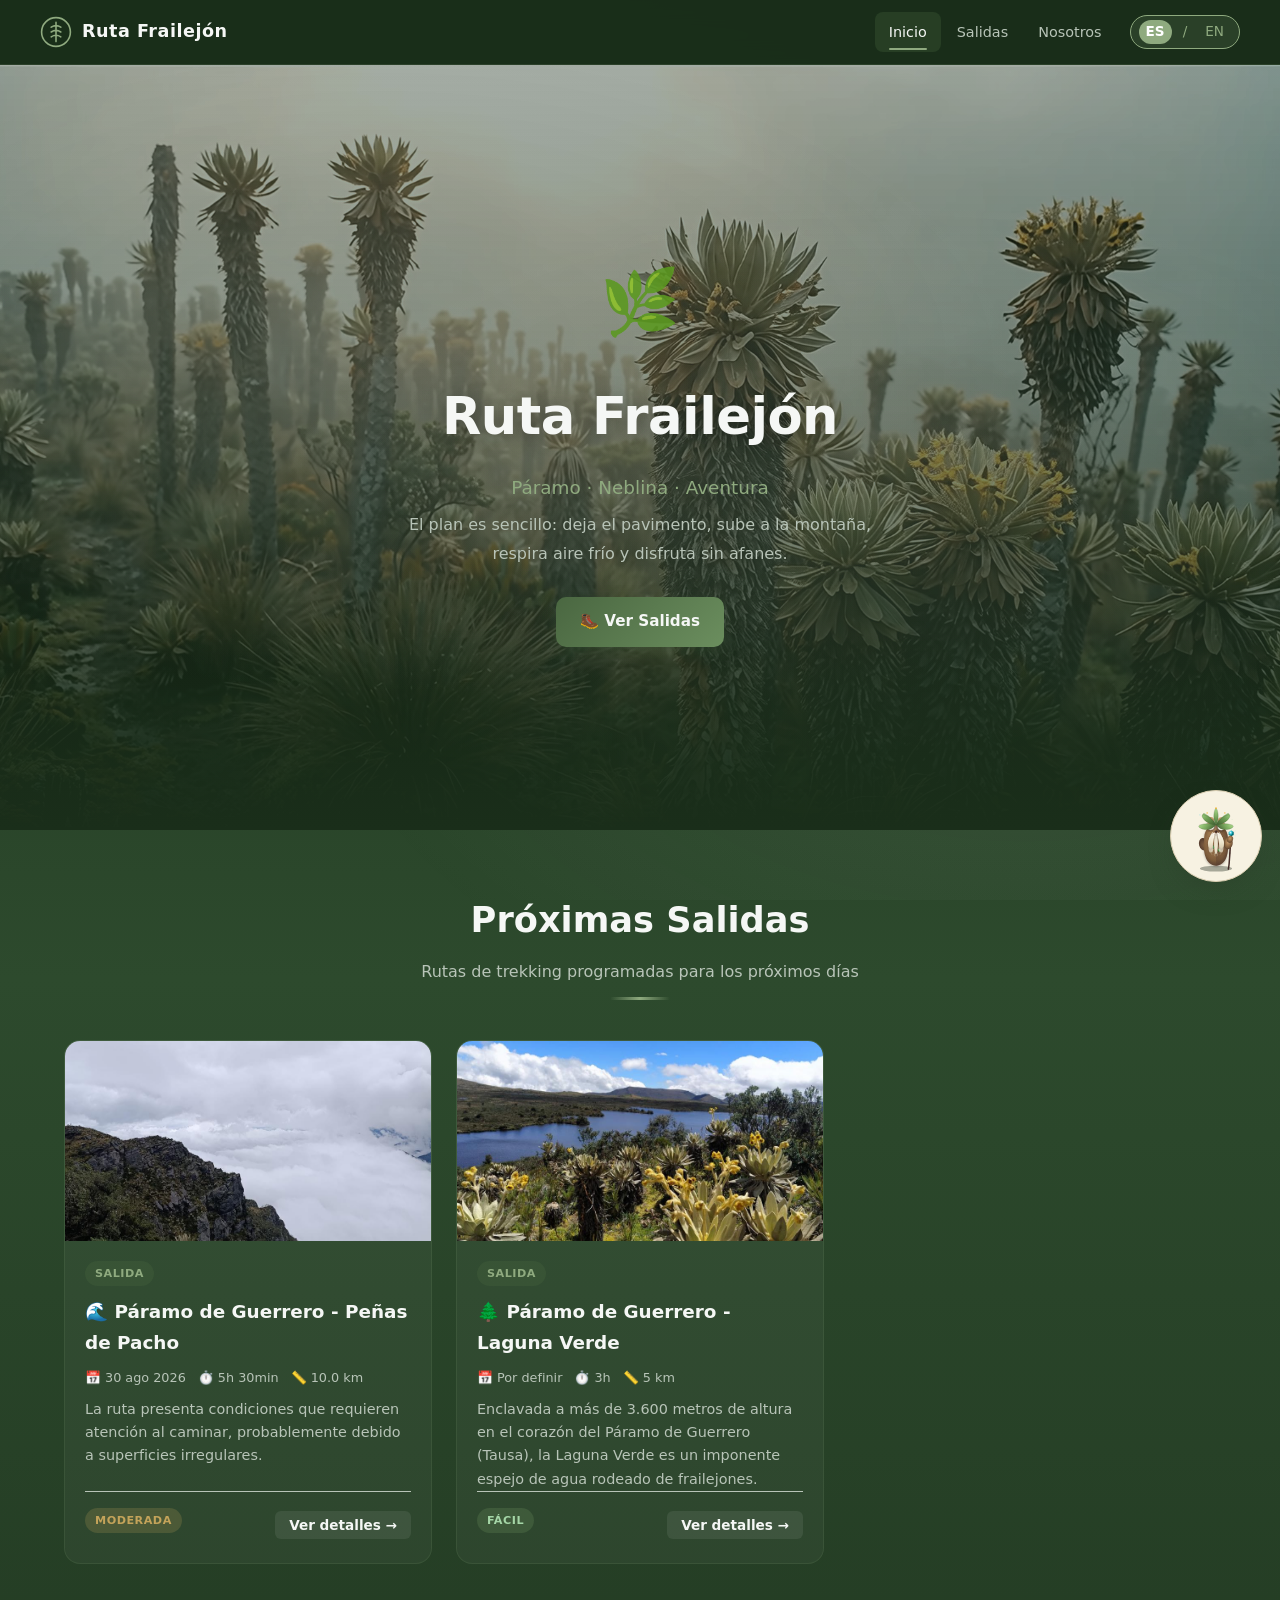
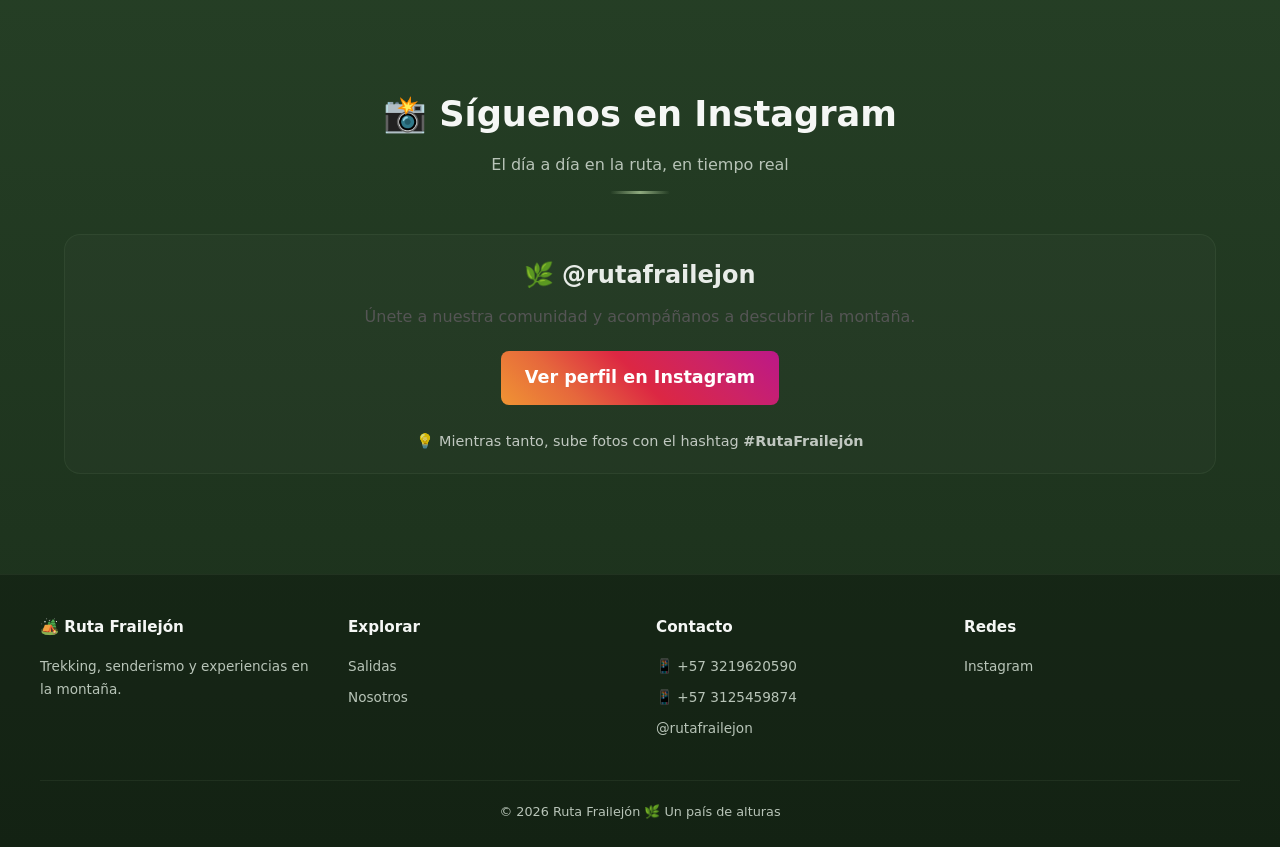
==== index.html @ e17fbedc "Update Frailejón Anciano" ====
<!DOCTYPE html>
<html lang="es">
<head>
  <meta charset="UTF-8">
  <meta name="viewport" content="width=device-width, initial-scale=1.0">
  <title data-i18n="title">Ruta Frailejón — Páramo, Neblina y Aventura</title>
  <meta name="description" data-i18n="meta_desc" content="salidas de trekking, actividades al aire libre y experiencias en la naturaleza">
  <link rel="stylesheet" href="/assets/css/style.css">
  <link rel="icon" type="image/svg+xml" href="/assets/icons/frailejon-icon.svg">
  <script src="https://identity.netlify.com/v1/netlify-identity-widget.js"></script>
  <style>
    /* ==========================================
       TOGGLE DE IDIOMA
       ========================================== */
    .lang-toggle {
      display: flex;
      align-items: center;
      gap: 4px;
      background: rgba(143, 170, 127, 0.15);
      border: 1px solid #8faa7f;
      border-radius: 20px;
      padding: 4px 8px;
      cursor: pointer;
      font-family: inherit;
      font-size: 0.85rem;
      color: #8faa7f;
      transition: all 0.3s ease;
      margin-left: 12px;
      flex-shrink: 0;
    }
    .lang-toggle:hover {
      background: rgba(143, 170, 127, 0.3);
    }
    .lang-toggle span {
      padding: 2px 7px;
      border-radius: 12px;
      transition: all 0.3s ease;
      line-height: 1.4;
    }
    .lang-toggle .active-lang {
      background: #8faa7f;
      color: #fff;
      font-weight: 600;
    }

    /* ==========================================
       NAVEGACIÓN
       ========================================== */
    .nav-links {
      display: flex;
      align-items: center;
      list-style: none;
      margin: 0;
      padding: 0;
      gap: 2px;
    }
    .nav-links li {
      display: flex;
      align-items: center;
    }
    .nav-links li a {
      padding: 8px 14px;
      border-radius: 8px;
      transition: background 0.2s ease;
      white-space: nowrap;
    }

    /* ==========================================
       MENÚ MÓVIL
       ========================================== */
    @media (max-width: 768px) {
      .nav-container {
        position: relative;
      }
      .nav-links {
        position: absolute;
        top: 100%;
        left: 0;
        right: 0;
        background: rgba(18, 28, 18, 0.98);
        backdrop-filter: blur(12px);
        flex-direction: column;
        align-items: stretch;
        padding: 12px 20px 20px;
        gap: 2px;
        border-top: 1px solid rgba(143, 170, 127, 0.15);
        transform: translateY(-10px);
        opacity: 0;
        pointer-events: none;
        transition: all 0.3s ease;
        z-index: 999;
        display: flex !important;
      }
      .nav-links.activo,
      .nav-links.open,
      .nav-links.show {
        transform: translateY(0);
        opacity: 1;
        pointer-events: auto;
      }
      .nav-links li {
        width: 100%;
        justify-content: center;
      }
      .nav-links li a {
        display: block;
        width: 100%;
        padding: 14px 16px;
        text-align: center;
        font-size: 1.1rem;
      }
      .nav-links li a.active {
        background: rgba(143, 170, 127, 0.15);
      }
      .lang-toggle-li {
        justify-content: center;
        margin-top: 8px;
        padding-top: 8px;
        border-top: 1px solid rgba(143, 170, 127, 0.1);
      }
      .lang-toggle {
        margin-left: 0;
        font-size: 1rem;
        padding: 6px 12px;
        gap: 6px;
      }
      .lang-toggle span {
        padding: 4px 10px;
        border-radius: 14px;
      }
    }
  </style>
  <base target="_blank">
<base target="_blank">
</head>
<body>
  <!-- Navegación -->
  <nav class="navbar">
    <div class="nav-container">
      <a href="/" class="nav-logo" target="_self">
        <svg viewBox="0 0 40 40" fill="none" xmlns="http://www.w3.org/2000/svg">
          <circle cx="20" cy="20" r="18" stroke="#8faa7f" stroke-width="2" fill="none"/>
          <path d="M20 8 L20 32 M14 14 Q20 10 26 14 M14 20 Q20 16 26 20 M14 26 Q20 22 26 26" stroke="#8faa7f" stroke-width="2" stroke-linecap="round"/>
        </svg>
        Ruta Frailejón
      </a>
      <ul class="nav-links" id="navLinks">
        <li><a href="/" class="active" data-i18n="nav_inicio" target="_self">Inicio</a></li>
        <li><a href="#salidas" data-i18n="nav_salidas" target="_self">Salidas</a></li>
        <li><a href="/nosotros.html" data-i18n="nav_nosotros" target="_self">Nosotros</a></li>
        <li class="lang-toggle-li">
          <button class="lang-toggle" id="langToggle" onclick="toggleLanguage()" aria-label="Cambiar idioma">
            <span id="langEs" class="active-lang">ES</span>
            <span>/</span>
            <span id="langEn">EN</span>
          </button>
        </li>
      </ul>
      <button class="nav-mobile-btn" onclick="toggleMenu()" aria-label="Abrir menú">☰</button>
    </div>
  </nav>

  <!-- Hero -->
  <header class="hero hero-video">
    <div class="hero-video-container">
      <video autoplay muted loop playsinline preload="auto" poster="/assets/images/portada_rt.png">
        <source src="/assets/videos/portada_rf.webm" type="video/webm">
      </video>
      <div class="hero-video-overlay"></div>
    </div>
    <div class="hero-content">
      <div class="hero-icon">🌿</div>
      <h1>Ruta Frailejón</h1>
      <p class="hero-subtitle" data-i18n="hero_subtitle">Páramo · Neblina · Aventura</p>
      <p class="hero-desc" data-i18n="hero_desc">
        El plan es sencillo: deja el pavimento, sube a la montaña, respira aire frío y disfruta sin afanes.
      </p>
      <div class="hero-btns">
        <a href="#salidas" class="btn btn-primary" data-i18n="btn_ver_salidas" target="_self">🥾 Ver Salidas</a>
      </div>
    </div>
  </header>

  <!-- Próximas Salidas Destacadas -->
  <section class="section" id="salidas">
    <div class="section-header">
      <h2 data-i18n="titulo_salidas">Próximas Salidas</h2>
      <p data-i18n="desc_salidas">Rutas de trekking programadas para los próximos días</p>
      <div class="section-divider"></div>
    </div>
    <div class="cards-grid" id="salidasContainer">

      <!-- Card 1: Peñas de Pacho -->
      <div class="card">
        <img src="/assets/images/peñas_pacho.jpg" alt="Peñas de Pacho" class="card-image">
        <div class="card-body">
          <span class="card-tag tag-salida" data-i18n="tag_salida">Salida</span>
          <h3>🌊 <span data-i18n="ruta_pacho">Páramo de Guerrero - Peñas de Pacho</span></h3>
          <div class="card-meta">
            <span>📅 <span data-i18n="fecha_pacho">30 Ago 2026</span></span>
            <span>⏱️ 5h 30min</span>
            <span>📏 10.0 km</span>
          </div>
          <p data-i18n="desc_pacho">La ruta presenta condiciones que requieren atención al caminar, probablemente debido a superficies irregulares.</p>
          <div class="card-footer">
            <span class="card-tag tag-moderada" data-i18n="tag_moderada">Moderada</span>
            <button class="btn btn-small btn-secondary" onclick="openModal('Peñas de Pacho', '573219620590')" data-i18n="btn_detalles">Ver detalles →</button>
          </div>
        </div>
      </div>

      <!-- Card 2: Laguna Verde -->
      <div class="card">
        <img src="/assets/images/laguna_verde.jpeg" alt="Laguna Verde" class="card-image">
        <div class="card-body">
          <span class="card-tag tag-salida" data-i18n="tag_salida">Salida</span>
          <h3>🌲 <span data-i18n="ruta_verde">Páramo de Guerrero - Laguna Verde</span></h3>
          <div class="card-meta">
            <span>📅 <span data-i18n="fecha_verde">Por definir</span></span>
            <span>⏱️ 3h</span>
            <span>📏 5 km</span>
          </div>
          <p data-i18n="desc_verde">Enclavada a más de 3.600 metros de altura en el corazón del Páramo de Guerrero (Tausa), la Laguna Verde es un imponente espejo de agua rodeado de frailejones.</p>
          <div class="card-footer">
            <span class="card-tag tag-facil" data-i18n="tag_facil">Fácil</span>
            <button class="btn btn-small btn-secondary" onclick="openModal('Laguna Verde', '573219620590')" data-i18n="btn_detalles">Ver detalles →</button>
          </div>
        </div>
      </div>

    </div>
  </section>

  <!-- Instagram Feed -->
  <section class="section">
      <div class="section-header">
        <h2 data-i18n="titulo_instagram">📸 Síguenos en Instagram</h2>
        <p data-i18n="desc_instagram">El día a día en la ruta, en tiempo real</p>
        <div class="section-divider"></div>
      </div>
      
      <div class="instagram-section" style="text-align: center; padding: 20px;">
        <div class="instagram-cta">
          <p style="font-size: 1.5rem; margin-bottom: 8px;">🌿 <strong>@rutafrailejon</strong></p>
          <p style="margin-bottom: 20px; color: #555;" data-i18n="invitacion_instagram">
            Únete a nuestra comunidad y acompáñanos a descubrir la montaña.
          </p>
          
          <a href="https://www.instagram.com/rutafrailejon/" target="_blank" rel="noopener noreferrer" style="display: inline-block; padding: 12px 24px; background: linear-gradient(45deg, #f09433 0%, #e6683c 25%, #dc2743 50%, #cc2366 75%, #bc1888 100%); color: white; text-decoration: none; border-radius: 8px; font-weight: bold; font-size: 1.1rem; transition: transform 0.2s;">
            Ver perfil en Instagram
          </a>
  
          <p style="margin-top: 24px; font-size: 0.9rem; opacity: 0.8;" data-i18n="hint_instagram">
            💡 Mientras tanto, sube tus fotos en la ruta con el hashtag <b>#RutaFrailejón</b>
          </p>
        </div>
      </div>
    </section>

  <!-- Footer -->
  <footer class="footer">
    <div class="footer-content">
      <div class="footer-col">
        <h4>🏕️ Ruta Frailejón</h4>
        <p data-i18n="footer_desc">Trekking, senderismo y experiencias en la montaña.</p>
      </div>
      <div class="footer-col">
        <h4 data-i18n="footer_explorar">Explorar</h4>
        <a href="#salidas" data-i18n="nav_salidas" target="_self">Salidas</a>
        <a href="/nosotros.html" data-i18n="nav_nosotros" target="_self">Nosotros</a>
      </div>
      <div class="footer-col">
        <h4 data-i18n="footer_contacto">Contacto</h4>
        <p>📱 +57 3219620590</p>
        <p>📱 +57 3125459874</p>
        <p> @rutafrailejon </p>
      </div>
      <div class="footer-col">
        <h4 data-i18n="footer_redes">Redes</h4>
        <a href="https://www.instagram.com/RutaFrailejon" target="_blank">Instagram</a>
      </div>
    </div>
    <div class="footer-bottom">
      <p data-i18n="footer_copy">© 2026 Ruta Frailejón 🌿 Un país de alturas</p>
    </div>
  </footer>

  <!-- Modal de Detalles -->
  <div id="detalleModal" class="modal-overlay">
    <div class="modal-box">
      <button class="modal-close" onclick="closeModal()">✕</button>
      <div class="modal-icon">🥾</div>
      <h3 id="modalTitulo" class="modal-titulo"></h3>
      <p class="modal-subtitulo" data-i18n="modal_subtitulo">¿Cómo quieres conocer más de esta salida?</p>

      <div class="modal-botones">
        <a id="modalInstagram" href="#" target="_blank" class="btn-modal btn-instagram" data-i18n="btn_instagram">
          📸 Ver en Instagram
        </a>
        <a id="modalWhatsapp" href="#" target="_blank" class="btn-modal btn-whatsapp" data-i18n="btn_whatsapp">
          💬 Escribir por WhatsApp
        </a>
      </div>

      <p class="modal-nota" data-i18n="modal_nota">Se abrirá en una nueva pestaña</p>
    </div>
  </div>

  <script src="/assets/js/main.js"></script>
  <script>
    // ==========================================
    // SISTEMA DE TRADUCCIÓN BILINGÜE
    // ==========================================
    const translations = {
      es: {
        title: "Ruta Frailejón — Páramo, Neblina y Aventura",
        meta_desc: "salidas de trekking, actividades al aire libre y experiencias en la naturaleza",
        nav_inicio: "Inicio",
        nav_salidas: "Salidas",
        nav_nosotros: "Nosotros",
        hero_subtitle: "Páramo · Neblina · Aventura",
        hero_desc: "El plan es sencillo: deja el pavimento, sube a la montaña, respira aire frío y disfruta sin afanes.",
        btn_ver_salidas: "🥾 Ver Salidas",
        titulo_salidas: "Próximas Salidas",
        desc_salidas: "Rutas de trekking programadas para los próximos días",
        tag_salida: "Salida",
        
        // --- Traducciones actualizadas para las salidas ---
        ruta_pacho: "Páramo de Guerrero - Peñas de Pacho",
        fecha_pacho: "30 ago 2026",
        desc_pacho: "La ruta presenta condiciones que requieren atención al caminar, probablemente debido a superficies irregulares.",
        
        ruta_verde: "Páramo de Guerrero - Laguna Verde",
        fecha_verde: "Por definir",
        desc_verde: "Enclavada a más de 3.600 metros de altura en el corazón del Páramo de Guerrero (Tausa), la Laguna Verde es un imponente espejo de agua rodeado de frailejones.",
        // ------------------------------------------------
        
        tag_moderada: "Moderada",
        tag_facil: "Fácil",
        btn_detalles: "Ver detalles →",
        titulo_instagram: "📸 Síguenos en Instagram",
        desc_instagram: "El día a día en la ruta, en tiempo real",
        invitacion_instagram: "Únete a nuestra comunidad y acompáñanos a descubrir la montaña.",
        hint_instagram: '💡 Mientras tanto, sube fotos con el hashtag <b>#RutaFrailejón</b>',
        footer_desc: "Trekking, senderismo y experiencias en la montaña.",
        footer_explorar: "Explorar",
        footer_contacto: "Contacto",
        footer_redes: "Redes",
        footer_copy: "© 2026 Ruta Frailejón 🌿 Un país de alturas",
        modal_subtitulo: "¿Cómo quieres conocer más de esta salida?",
        btn_instagram: "📸 Ver en Instagram",
        btn_whatsapp: "💬 Escribir por WhatsApp",
        modal_nota: "Se abrirá en una nueva pestaña",
        
        // --- Mensajes para el botón de WhatsApp ---
        msg_pacho: "Hola Ruta Frailejón, quiero más info sobre la salida a Peñas de Pacho 🌊",
        msg_verde: "Hola Ruta Frailejón, quiero más info sobre la salida a Laguna Verde 🌲"
      },
      en: {
        title: "Ruta Frailejón — Páramo, Mist & Adventure",
        meta_desc: "trekking outings, outdoor activities and nature experiences",
        nav_inicio: "Home",
        nav_salidas: "Outings",
        nav_nosotros: "About Us",
        hero_subtitle: "Páramo · Mist · Adventure",
        hero_desc: "The plan is simple: leave the pavement, climb the mountain, breathe cold air and enjoy without rush.",
        btn_ver_salidas: "🥾 See Outings",
        titulo_salidas: "Upcoming Outings",
        desc_salidas: "Scheduled trekking routes for the coming days",
        tag_salida: "Outing",
        
        // --- Traducciones actualizadas para las salidas ---
        ruta_pacho: "Páramo de Guerrero - Peñas de Pacho",
        fecha_pacho: "30 Aug 2026",
        desc_pacho: "The route presents conditions that require attention while walking, likely due to uneven surfaces.",
        
        ruta_verde: "Páramo de Guerrero - Laguna Verde",
        fecha_verde: "To be defined",
        desc_verde: "Nestled at over 3,600 meters in the heart of the Guerrero Moor (Tausa), the Green Lagoon is a stunning water mirror surrounded by frailejones.",
        // ------------------------------------------------
        
        tag_moderada: "Moderate",
        tag_facil: "Easy",
        btn_detalles: "See details →",
        titulo_instagram: "📸 Follow us on Instagram",
        desc_instagram: "Day-to-day on the trail, in real time",
        invitacion_instagram: "Join our community and discover the mountain with us.",
        hint_instagram: '💡 In the meantime, upload photos with the hashtag <b>#RutaFrailejón</b>',
        footer_desc: "Trekking, hiking and mountain experiences.",
        footer_explorar: "Explore",
        footer_contacto: "Contact",
        footer_redes: "Social",
        footer_copy: "© 2026 Ruta Frailejón 🌿 A country of heights",
        modal_subtitulo: "How would you like to learn more about this outing?",
        btn_instagram: "📸 View on Instagram",
        btn_whatsapp: "💬 Message on WhatsApp",
        modal_nota: "Will open in a new tab",
        
        // --- Mensajes para el botón de WhatsApp ---
        msg_pacho: "Hello Ruta Frailejón, I want more info about the Peñas de Pacho outing 🌊",
        msg_verde: "Hello Ruta Frailejón, I want more info about the Green Lagoon outing 🌲"
      }
    };

    let currentLang = localStorage.getItem('rf_lang') || 'es';

    function setLanguage(lang) {
      currentLang = lang;
      localStorage.setItem('rf_lang', lang);
      document.documentElement.lang = lang;

      // Actualizar todos los elementos con data-i18n
      document.querySelectorAll('[data-i18n]').forEach(el => {
        const key = el.getAttribute('data-i18n');
        if (translations[lang][key]) {
          if (key === 'title') {
            el.textContent = translations[lang][key];
          } else if (key === 'meta_desc') {
            el.setAttribute('content', translations[lang][key]);
          } else if (key === 'embed_instagram' || key === 'hint_instagram') {
            el.innerHTML = translations[lang][key];
          } else {
            el.textContent = translations[lang][key];
          }
        }
      });

      // Actualizar indicadores visuales del toggle
      const esSpan = document.getElementById('langEs');
      const enSpan = document.getElementById('langEn');
      if (lang === 'es') {
        esSpan.classList.add('active-lang');
        enSpan.classList.remove('active-lang');
      } else {
        enSpan.classList.add('active-lang');
        esSpan.classList.remove('active-lang');
      }
    }

    function toggleLanguage() {
      const newLang = currentLang === 'es' ? 'en' : 'es';
      setLanguage(newLang);
    }

    // Inicializar idioma al cargar
    document.addEventListener('DOMContentLoaded', () => {
      setLanguage(currentLang);
    });

    // ==========================================
    // MODAL (actualizado para las nuevas rutas)
    // ==========================================
    function openModal(ruta, telefono) {
      const t = translations[currentLang];
      
      const mensajes = {
        'Peñas de Pacho': t.msg_pacho,
        'Laguna Verde': t.msg_verde
      };

      // Mostrar nombre traducido en el modal
      const nombresTraducidos = {
        'Peñas de Pacho': t.ruta_pacho,
        'Laguna Verde': t.ruta_verde
      };

      document.getElementById('modalTitulo').textContent = nombresTraducidos[ruta] || ruta;
      document.getElementById('modalInstagram').href = 'https://www.instagram.com/RutaFrailejon';
      document.getElementById('modalWhatsapp').href = 'https://wa.me/' + telefono + '?text=' + encodeURIComponent(mensajes[ruta]);
      document.getElementById('detalleModal').classList.add('activo');
      document.body.style.overflow = 'hidden';
    }

    function closeModal() {
      document.getElementById('detalleModal').classList.remove('activo');
      document.body.style.overflow = '';
    }

    document.getElementById('detalleModal').addEventListener('click', function(e) {
      if (e.target === this) closeModal();
    });

    document.addEventListener('keydown', function(e) {
      if (e.key === 'Escape') closeModal();
    });
  </script>

  <!-- Redefinir toggleMenu() para que funcione con nuestro menú -->
  <script>
    (function() {
      // Guardar referencia al menú
      var navLinks = document.getElementById('navLinks');

      // Redefinir toggleMenu global para que use nuestra clase .activo
      window.toggleMenu = function() {
        if (navLinks) {
          navLinks.classList.toggle('activo');
        }
      };

      // Cerrar menú al hacer click en un link (móvil)
      document.addEventListener('DOMContentLoaded', function() {
        document.querySelectorAll('.nav-links a').forEach(function(link) {
          link.addEventListener('click', function() {
            if (window.innerWidth <= 768 && navLinks) {
              navLinks.classList.remove('activo');
            }
          });
        });

        // Forzar links internos a abrir en misma pestaña
        document.querySelectorAll('a').forEach(function(link) {
          var href = link.getAttribute('href') || '';
          if (!href.startsWith('http') && link.getAttribute('target') !== '_blank') {
            link.setAttribute('target', '_self');
          }
        });
      });
    })();
  </script>

<!-- ================================================================
     WIDGET: FRAILEJÓN ANCIANO · chat flotante con selector de temas
     Integrado con API Guardián del Páramo (FastAPI + streaming NDJSON)
     ================================================================ -->
<!-- ================================================================
     WIDGET: FRAILEJÓN ANCIANO v4 · El Mago del Páramo con Barba Larga
     ================================================================ -->
<script>
(function () {
  'use strict';
  if (window.__frailejonWidget) return;
  window.__frailejonWidget = true;

  const CONFIG = {
    endpoint: 'https://ragguardian.onrender.com/chat',
    topicsEndpoint: 'https://ragguardian.onrender.com/temas',
    topics: [{ id: 'general', label: 'Charla libre' }],
    useMock: false,
    title: 'Don Frailejón',
    greeting: '¡Eh, bienvenido, caminante! Soy Don Frailejón: viejo de la ladera y contador de cosas. ' +
              'Elige un tema en la fila de abajo y pregúntame con confianza, que por estos lados ' +
              'el saber se regala y la niebla no cobra entrada.'
  };

  async function callRAG(payload) {
    if (CONFIG.useMock || !CONFIG.endpoint) return mockRAG(payload);
    const ctrl = new AbortController();
    const to = setTimeout(() => ctrl.abort(), 30000);
    try {
      const r = await fetch(CONFIG.endpoint, {
        method: 'POST',
        headers: { 'Content-Type': 'application/json' },
        body: JSON.stringify({
          pregunta: payload.question,
          tema: payload.topic,
          historial: payload.history
        }),
        signal: ctrl.signal
      });
      if (!r.ok) throw new Error('HTTP ' + r.status);
      const reader = r.body.getReader();
      const decoder = new TextDecoder();
      let buffer = '', fullAnswer = '', sources = null;
      while (true) {
        const { done, value } = await reader.read();
        if (done) break;
        buffer += decoder.decode(value, { stream: true });
        const lines = buffer.split('\n');
        buffer = lines.pop();
        for (const line of lines) {
          if (!line.trim()) continue;
          try {
            const obj = JSON.parse(line);
            if (obj.t !== undefined) fullAnswer += obj.t;
            if (obj.sources) sources = obj.sources;
          } catch (e) {}
        }
      }
      if (buffer.trim()) {
        try {
          const obj = JSON.parse(buffer);
          if (obj.t !== undefined) fullAnswer += obj.t;
          if (obj.sources) sources = obj.sources;
        } catch (e) {}
      }
      return { answer: fullAnswer, sources };
    } catch (err) { throw err; }
    finally { clearTimeout(to); }
  }

  const MOCK_ANSWERS = {
    agua: [{ answer: 'Mire, vea: el páramo es una esponja...', sources: [] }],
    general: [{ answer: 'Por aquí el saber se regala, caminante...', sources: [] }]
  };
  async function mockRAG({ topic }) {
    await new Promise(r => setTimeout(r, 750 + Math.random() * 650));
    const set = MOCK_ANSWERS[topic] || MOCK_ANSWERS.general;
    return { ...set[Math.floor(Math.random() * set.length)] };
  }

  const clamp = (v, a, b) => Math.min(b, Math.max(a, v));
  const pick = a => a[Math.floor(Math.random() * a.length)];
  const esc = s => String(s).replace(/[&<>"']/g, m => ({ '&':'&amp;','<':'&lt;','>':'&gt;','"':'&quot;',"'":'&#39;' }[m]));
  const RM = matchMedia('(prefers-reduced-motion: reduce)').matches;

  if (!document.getElementById('fj-fonts')) {
    const l = document.createElement('link');
    l.id = 'fj-fonts'; l.rel = 'stylesheet';
    l.href = 'https://fonts.googleapis.com/css2?family=Fraunces:opsz,wght@9..144,600;9..144,700&family=Karla:wght@400;500;600;700&display=swap';
    document.head.appendChild(l);
  }

  const ICON_CLOSE = '<svg viewBox="0 0 24 24" fill="none" stroke="currentColor" stroke-width="2" stroke-linecap="round"><path d="M6 6l12 12M18 6L6 18"/></svg>';
  const ICON_SEND  = '<svg viewBox="0 0 24 24" fill="currentColor"><path d="M3.6 20.4 21 12 3.6 3.6 3.6 10l12 2-12 2z"/></svg>';
  const ICON_DOC   = '<svg viewBox="0 0 24 24" fill="none" stroke="currentColor" stroke-width="2" stroke-linejoin="round"><path d="M7 3h7l4 4v14H7z"/><path d="M14 3v4h4"/></svg>';

  const MOUTH = {
    smile: 'M94 142 Q100 147 106 142 Q100 144 94 142 Z',
    open : 'M93 141 Q100 150 107 141 Q100 143 93 141 Z',
    mid  : 'M94 142 Q100 145 106 142 Q100 143 94 142 Z'
  };

  function charSVG(uid) {
    return `<svg class="fj" viewBox="0 0 200 280" aria-hidden="true" style="overflow:visible">
      <defs>
        <radialGradient id="bodyGrad${uid}" cx="45%" cy="40%" r="60%">
          <stop offset="0%" stop-color="#c49a6c"/>
          <stop offset="40%" stop-color="#a07850"/>
          <stop offset="80%" stop-color="#7a5a3a"/>
          <stop offset="100%" stop-color="#5a4030"/>
        </radialGradient>
        <radialGradient id="bodyDark${uid}" cx="55%" cy="60%" r="50%">
          <stop offset="0%" stop-color="#8a6848"/>
          <stop offset="100%" stop-color="#5a4030"/>
        </radialGradient>
        <linearGradient id="leafG1${uid}" x1="0%" y1="100%" x2="0%" y2="0%">
          <stop offset="0%" stop-color="#4a6b3a"/>
          <stop offset="50%" stop-color="#7aa85e"/>
          <stop offset="100%" stop-color="#a8d888"/>
        </linearGradient>
        <linearGradient id="leafG2${uid}" x1="0%" y1="100%" x2="0%" y2="0%">
          <stop offset="0%" stop-color="#3f5d30"/>
          <stop offset="60%" stop-color="#6b9a52"/>
          <stop offset="100%" stop-color="#96c878"/>
        </linearGradient>
        <radialGradient id="gemGrad${uid}" cx="35%" cy="35%" r="55%">
          <stop offset="0%" stop-color="#b2ebf2"/>
          <stop offset="40%" stop-color="#4dd0e1"/>
          <stop offset="80%" stop-color="#00838f"/>
          <stop offset="100%" stop-color="#006064"/>
        </radialGradient>
        <radialGradient id="gemInn${uid}" cx="30%" cy="30%" r="40%">
          <stop offset="0%" stop-color="#e0f7fa"/>
          <stop offset="100%" stop-color="#4dd0e1" stop-opacity="0"/>
        </radialGradient>
        <linearGradient id="mustG${uid}" x1="0%" y1="0%" x2="0%" y2="100%">
          <stop offset="0%" stop-color="#fdfbf5"/>
          <stop offset="60%" stop-color="#f0e8d0"/>
          <stop offset="100%" stop-color="#d8ccb0"/>
        </linearGradient>
        <linearGradient id="beardG${uid}" x1="0%" y1="0%" x2="0%" y2="100%">
          <stop offset="0%" stop-color="#fdfbf5"/>
          <stop offset="30%" stop-color="#f5f0e0"/>
          <stop offset="70%" stop-color="#e8dcc8"/>
          <stop offset="100%" stop-color="#d4c8b0"/>
        </linearGradient>
        <radialGradient id="chestEye${uid}" cx="40%" cy="40%" r="50%">
          <stop offset="0%" stop-color="#a5d6a7"/>
          <stop offset="70%" stop-color="#4caf50"/>
          <stop offset="100%" stop-color="#2e7d32"/>
        </radialGradient>
        <radialGradient id="eyeGrad${uid}" cx="45%" cy="40%" r="50%">
          <stop offset="0%" stop-color="#5a4a3a"/>
          <stop offset="100%" stop-color="#2a1f18"/>
        </radialGradient>
        <filter id="shad${uid}" x="-20%" y="-20%" width="140%" height="140%">
          <feDropShadow dx="0" dy="3" stdDeviation="3" flood-color="#1a0f0a" flood-opacity="0.3"/>
        </filter>
        <filter id="mistF${uid}"><feGaussianBlur stdDeviation="4"/></filter>
        <filter id="glowF${uid}">
          <feGaussianBlur stdDeviation="2" result="blur"/>
          <feMerge><feMergeNode in="blur"/><feMergeNode in="SourceGraphic"/></feMerge>
        </filter>
        <clipPath id="eyeL${uid}"><ellipse cx="82" cy="112" rx="12" ry="14"/></clipPath>
        <clipPath id="eyeR${uid}"><ellipse cx="118" cy="113" rx="12" ry="14"/></clipPath>
      </defs>

      <ellipse cx="100" cy="258" rx="55" ry="10" fill="#0f1a0f" opacity="0.35"/>

      <g class="c-mist" opacity="0">
        <ellipse cx="40" cy="220" rx="25" ry="12" fill="#a8c4a0" filter="url(#mistF${uid})" opacity="0.3"/>
      </g>
      <g class="c-mist" opacity="0">
        <ellipse cx="160" cy="200" rx="20" ry="10" fill="#a8c4a0" filter="url(#mistF${uid})" opacity="0.25"/>
      </g>
      <g class="c-mist" opacity="0">
        <ellipse cx="100" cy="50" rx="30" ry="15" fill="#c8e0c0" filter="url(#mistF${uid})" opacity="0.2"/>
      </g>

      <circle cx="45" cy="80" r="2" fill="#4dd0e1" opacity="0.5">
        <animate attributeName="opacity" values="0.2;0.6;0.2" dur="3s" repeatCount="indefinite"/>
        <animate attributeName="cy" values="80;70;80" dur="3s" repeatCount="indefinite"/>
      </circle>
      <circle cx="155" cy="100" r="1.5" fill="#a5d6a7" opacity="0.4">
        <animate attributeName="opacity" values="0.1;0.5;0.1" dur="4s" repeatCount="indefinite"/>
        <animate attributeName="cy" values="100;90;100" dur="4s" repeatCount="indefinite"/>
      </circle>

      <ellipse cx="58" cy="175" rx="16" ry="22" fill="url(#bodyDark${uid})" transform="rotate(-15 58 175)"/>

      <g>
        <path d="M152 150 Q148 190 145 240 Q144 252 142 260" fill="none" stroke="#3e2723" stroke-width="5" stroke-linecap="round"/>
        <path d="M152 150 Q148 190 145 240" fill="none" stroke="#5d4037" stroke-width="2" stroke-linecap="round" opacity="0.5"/>
        <circle cx="149" cy="175" r="2.5" fill="#2e1c15" opacity="0.6"/>
        <circle cx="147.5" cy="205" r="2" fill="#2e1c15" opacity="0.5"/>
        <g class="c-gem" transform="translate(152,138)">
          <polygon points="0,-10 8.7,-5 8.7,5 0,10 -8.7,5 -8.7,-5" fill="url(#gemGrad${uid})" stroke="#80deea" stroke-width="0.8"/>
          <polygon points="0,-6 5.2,-3 5.2,3 0,6 -5.2,3 -5.2,-3" fill="url(#gemInn${uid})"/>
          <circle cx="-3" cy="-3" r="1.5" fill="#fff" opacity="0.7"/>
          <line x1="0" y1="-14" x2="0" y2="-18" stroke="#4dd0e1" stroke-width="1" opacity="0.6"/>
          <line x1="12" y1="-7" x2="15" y2="-9" stroke="#4dd0e1" stroke-width="1" opacity="0.6"/>
          <line x1="12" y1="7" x2="15" y2="9" stroke="#4dd0e1" stroke-width="1" opacity="0.6"/>
        </g>
      </g>

      <g class="c-root" filter="url(#shad${uid})">
        <path d="M100 108 C124 108 138 126 140 148 C142 170 144 195 136 218 C130 238 116 248 100 248 C84 248 70 238 64 218 C56 195 58 170 60 148 C62 126 76 108 100 108 Z" fill="url(#bodyGrad${uid})"/>
        <path d="M100 108 C124 108 138 126 140 148 C142 170 144 195 136 218 C130 238 116 248 100 248 L100 108 Z" fill="url(#bodyDark${uid})" opacity="0.4"/>
        <ellipse cx="85" cy="140" rx="15" ry="10" fill="#b08a60" opacity="0.15"/>
        <ellipse cx="115" cy="160" rx="12" ry="8" fill="#8a6848" opacity="0.1"/>
        <ellipse cx="90" cy="120" rx="18" ry="10" fill="#d4b898" opacity="0.25" transform="rotate(-15 90 120)"/>
      </g>

      <g class="c-chest" filter="url(#glowF${uid})">
        <ellipse cx="88" cy="185" rx="7" ry="5" fill="url(#chestEye${uid})" stroke="#2e7d32" stroke-width="0.8"/>
        <ellipse cx="88" cy="183.5" rx="2.5" ry="1.8" fill="#a5d6a7" opacity="0.8"/>
        <ellipse cx="112" cy="195" rx="6" ry="4.5" fill="url(#chestEye${uid})" stroke="#2e7d32" stroke-width="0.8"/>
        <ellipse cx="112" cy="193.8" rx="2" ry="1.5" fill="#a5d6a7" opacity="0.8"/>
      </g>

      <ellipse cx="142" cy="172" rx="15" ry="20" fill="url(#bodyGrad${uid})" transform="rotate(10 142 172)"/>
      <ellipse cx="148" cy="158" rx="10" ry="12" fill="url(#bodyGrad${uid})" transform="rotate(25 148 158)"/>

      <!-- ========== BARBA LARGA ========== -->
      <g class="c-beard" filter="url(#shad${uid})">
        <path d="M96 138 C94 155 92 175 95 195 C96 205 98 210 100 210 C102 210 104 205 105 195 C108 175 106 155 104 138 Z" fill="url(#beardG${uid})" opacity="0.95"/>
        <path d="M98 140 C97 160 96 180 98 200" fill="none" stroke="#e8dcc8" stroke-width="1.5" stroke-linecap="round" opacity="0.6"/>
        <path d="M92 136 C84 148 78 168 80 188 C81 198 84 204 87 202 C90 200 91 192 90 182 C88 165 90 148 94 136 Z" fill="url(#beardG${uid})" opacity="0.9"/>
        <path d="M88 145 Q82 165 84 190" fill="none" stroke="#e8dcc8" stroke-width="1.2" stroke-linecap="round" opacity="0.5"/>
        <path d="M108 136 C116 148 122 168 120 188 C119 198 116 204 113 202 C110 200 109 192 110 182 C112 165 110 148 106 136 Z" fill="url(#beardG${uid})" opacity="0.9"/>
        <path d="M112 145 Q118 165 116 190" fill="none" stroke="#e8dcc8" stroke-width="1.2" stroke-linecap="round" opacity="0.5"/>
        <path d="M88 134 C78 146 72 170 75 192 C76 200 79 205 82 203 C85 201 86 194 84 184 C82 168 84 150 90 134 Z" fill="url(#beardG${uid})" opacity="0.85"/>
        <path d="M82 148 Q76 172 78 195" fill="none" stroke="#e8dcc8" stroke-width="1" stroke-linecap="round" opacity="0.4"/>
        <path d="M112 134 C122 146 128 170 125 192 C124 200 121 205 118 203 C115 201 114 194 116 184 C118 168 116 150 110 134 Z" fill="url(#beardG${uid})" opacity="0.85"/>
        <path d="M118 148 Q124 172 122 195" fill="none" stroke="#e8dcc8" stroke-width="1" stroke-linecap="round" opacity="0.4"/>
        <path d="M98 140 C96 158 94 178 97 198 C98 206 100 208 100 208 C100 208 102 206 103 198 C106 178 104 158 102 140 Z" fill="#f0e8d0" opacity="0.7"/>
        <path d="M95 205 Q93 212 96 215" fill="none" stroke="#d4c8b0" stroke-width="1.5" stroke-linecap="round" opacity="0.7"/>
        <path d="M105 205 Q107 212 104 215" fill="none" stroke="#d4c8b0" stroke-width="1.5" stroke-linecap="round" opacity="0.7"/>
        <path d="M85 200 Q82 208 85 210" fill="none" stroke="#d4c8b0" stroke-width="1.2" stroke-linecap="round" opacity="0.6"/>
        <path d="M115 200 Q118 208 115 210" fill="none" stroke="#d4c8b0" stroke-width="1.2" stroke-linecap="round" opacity="0.6"/>
      </g>

      <g filter="url(#shad${uid})">
        <path d="M96 134 C88 138 78 148 74 162 C71 172 73 182 78 188 C82 192 86 188 88 180 C90 170 92 158 94 148 C95 142 97 138 96 134 Z" fill="url(#mustG${uid})"/>
        <path d="M104 134 C112 138 122 148 126 162 C129 172 127 182 122 188 C118 192 114 188 112 180 C110 170 108 158 106 148 C105 142 103 138 104 134 Z" fill="url(#mustG${uid})"/>
        <path d="M90 142 Q82 155 80 170" fill="none" stroke="#e8e0c8" stroke-width="2" stroke-linecap="round" opacity="0.6"/>
        <path d="M86 140 Q76 152 76 168" fill="none" stroke="#f5f0e0" stroke-width="1.5" stroke-linecap="round" opacity="0.5"/>
        <path d="M110 142 Q118 155 120 170" fill="none" stroke="#e8e0c8" stroke-width="2" stroke-linecap="round" opacity="0.6"/>
        <path d="M114 140 Q124 152 124 168" fill="none" stroke="#f5f0e0" stroke-width="1.5" stroke-linecap="round" opacity="0.5"/>
      </g>

      <ellipse cx="100" cy="132" rx="5" ry="4" fill="#3e2723" opacity="0.9"/>
      <ellipse cx="99" cy="131" rx="1.5" ry="1" fill="#6d4c41" opacity="0.5"/>

      <g>
        <ellipse cx="82" cy="112" rx="13" ry="15" fill="#fdfbf1" stroke="#3e2723" stroke-width="1.2" filter="url(#shad${uid})"/>
        <g clip-path="url(#eyeL${uid})">
          <ellipse cx="82" cy="112" rx="7" ry="8" fill="url(#eyeGrad${uid})"/>
          <circle cx="79" cy="109" r="2.5" fill="#fff" opacity="0.9"/>
          <circle cx="84" cy="114" r="1.2" fill="#fff" opacity="0.6"/>
          <rect x="68" y="95" width="28" height="14" fill="#c49a6c" opacity="0.85"/>
          <path d="M68 109 Q82 104 96 109" fill="none" stroke="#a07850" stroke-width="1.5"/>
        </g>
        <g class="c-lid" clip-path="url(#eyeL${uid})">
          <rect x="68" y="95" width="28" height="28" fill="#c49a6c"/>
          <path d="M68 109 Q82 104 96 109" fill="none" stroke="#8a6848" stroke-width="1"/>
        </g>
        <ellipse cx="82" cy="128" rx="8" ry="3" fill="#5a4030" opacity="0.2"/>
      </g>

      <g>
        <ellipse cx="118" cy="113" rx="13" ry="15" fill="#fdfbf1" stroke="#3e2723" stroke-width="1.2" filter="url(#shad${uid})"/>
        <g clip-path="url(#eyeR${uid})">
          <ellipse cx="118" cy="113" rx="7" ry="8" fill="url(#eyeGrad${uid})"/>
          <circle cx="115" cy="110" r="2.5" fill="#fff" opacity="0.9"/>
          <circle cx="120" cy="115" r="1.2" fill="#fff" opacity="0.6"/>
          <rect x="104" y="96" width="28" height="15" fill="#c49a6c" opacity="0.9"/>
          <path d="M104 111 Q118 105 132 111" fill="none" stroke="#a07850" stroke-width="1.5"/>
        </g>
        <g class="c-lid" clip-path="url(#eyeR${uid})">
          <rect x="104" y="96" width="28" height="28" fill="#c49a6c"/>
          <path d="M104 111 Q118 105 132 111" fill="none" stroke="#8a6848" stroke-width="1"/>
        </g>
        <ellipse cx="118" cy="129" rx="8" ry="3" fill="#5a4030" opacity="0.2"/>
      </g>

      <path d="M70 100 Q82 94 92 100" fill="none" stroke="#f5f0e0" stroke-width="4" stroke-linecap="round" opacity="0.9"/>
      <path d="M72 98 Q82 93 90 98" fill="none" stroke="#e8e0c8" stroke-width="2" stroke-linecap="round" opacity="0.7"/>
      <path d="M108 101 Q118 95 130 101" fill="none" stroke="#f5f0e0" stroke-width="4" stroke-linecap="round" opacity="0.9"/>
      <path d="M110 99 Q118 94 128 99" fill="none" stroke="#e8e0c8" stroke-width="2" stroke-linecap="round" opacity="0.7"/>

      <g class="c-leaf">
        <path d="M100 108 C108 98 110 75 104 58 C100 50 100 50 96 58 C90 75 92 98 100 108 Z" fill="url(#leafG1${uid})" stroke="#4a6b3a" stroke-width="0.8"/>
        <path d="M100 108 L100 58" stroke="#a8d888" stroke-width="1" opacity="0.5"/>
      </g>
      <g class="c-leaf">
        <path d="M100 108 C115 102 128 82 126 62 C124 54 120 52 116 58 C106 72 100 92 100 108 Z" fill="url(#leafG2${uid})" stroke="#4a6b3a" stroke-width="0.8" transform="rotate(28 100 108)"/>
      </g>
      <g class="c-leaf">
        <path d="M100 108 C120 108 138 92 140 72 C142 64 138 60 132 64 C118 74 108 90 100 108 Z" fill="url(#leafG1${uid})" stroke="#4a6b3a" stroke-width="0.8" transform="rotate(55 100 108)"/>
      </g>
      <g class="c-leaf">
        <path d="M100 108 C85 102 72 82 74 62 C76 54 80 52 84 58 C94 72 100 92 100 108 Z" fill="url(#leafG2${uid})" stroke="#4a6b3a" stroke-width="0.8" transform="rotate(-28 100 108)"/>
      </g>
      <g class="c-leaf">
        <path d="M100 108 C80 108 62 92 60 72 C58 64 62 60 68 64 C82 74 92 90 100 108 Z" fill="url(#leafG1${uid})" stroke="#4a6b3a" stroke-width="0.8" transform="rotate(-55 100 108)"/>
      </g>
      <g class="c-leaf">
        <path d="M100 108 C112 100 122 78 118 60 C116 52 112 50 108 56 C100 70 96 88 100 108 Z" fill="url(#leafG2${uid})" stroke="#4a6b3a" stroke-width="0.8" transform="rotate(42 100 108)"/>
      </g>
      <g class="c-leaf">
        <path d="M100 108 C88 100 78 78 82 60 C84 52 88 50 92 56 C100 70 104 88 100 108 Z" fill="url(#leafG2${uid})" stroke="#4a6b3a" stroke-width="0.8" transform="rotate(-42 100 108)"/>
      </g>

      <g transform="translate(100,52)"><circle r="3" fill="#f2b53a" opacity="0.9"/><circle r="1.5" fill="#eeaa2e"/></g>
      <g transform="translate(130,68) rotate(20)"><circle r="2.5" fill="#f2b53a" opacity="0.85"/></g>
      <g transform="translate(70,68) rotate(-20)"><circle r="2.5" fill="#f2b53a" opacity="0.85"/></g>

      <path class="c-mouth" d="${MOUTH.smile}" fill="#3e2723"/>
    </svg>`;
  }

  const chars = [];
  function makeChar(container, opts = {}) {
    const uid = Math.random().toString(36).slice(2, 7);
    container.innerHTML = charSVG(uid);
    const svg = container.querySelector('svg');
    const mouthEl = svg.querySelector('.c-mouth');
    const pupils = [...svg.querySelectorAll('.c-pupil')];
    const api = {
      track: !!opts.track, thinking: false, ex: 0, ey: 0, _t: null, svg, pupils,
      blink() { svg.classList.add('blink'); setTimeout(() => svg.classList.remove('blink'), 240); },
      setMouth(m) { if (mouthEl) mouthEl.setAttribute('d', MOUTH[m]); },
      talk(on) {
        clearInterval(api._t);
        if (on) api._t = setInterval(() => api.setMouth(pick(['open', 'mid', 'open', 'smile'])), 115);
        else api.setMouth('smile');
      },
      think(on) { api.thinking = on; svg.classList.toggle('think', on); },
      tap() {
        if (RM) return;
        svg.classList.remove('tap'); void svg.getBoundingClientRect();
        svg.classList.add('tap'); setTimeout(() => svg.classList.remove('tap'), 560);
      }
    };
    (function blinkLoop() {
      setTimeout(() => { if (!document.hidden) api.blink(); blinkLoop(); }, 2600 + Math.random() * 3600);
    })();
    chars.push(api);
    return api;
  }

  const host = document.createElement('div');
  host.id = 'frailejon-widget';
  const root = host.attachShadow({ mode: 'open' });
  root.innerHTML = `
  <style>
    :host{ position:fixed; right:18px; bottom:18px; z-index:2147483000; pointer-events:none;
           width:0; height:0; font-family:Karla,system-ui,sans-serif; }
    @media (max-width:520px){ :host{ right:10px; bottom:10px; } }
    *{ box-sizing:border-box; margin:0; }
    button{ font-family:inherit; cursor:pointer; }

    .fj{ width:100%; height:100%; display:block; user-select:none; overflow:visible; }
    .c-root{ transform-box:fill-box; transform-origin:50% 100%;
             animation:fjfloat 4s ease-in-out infinite; }
    @keyframes fjfloat{ 0%,100%{ transform:translateY(0);} 50%{ transform:translateY(-5px);} }
    .c-head{ transform-box:fill-box; transform-origin:50% 88%; transition:transform .45s cubic-bezier(.34,1.5,.55,1); }
    .fj.think .c-root{ animation:fjthink 6s ease-in-out infinite; }
    @keyframes fjthink{ 0%,100%{ transform:translateY(0) rotate(0);} 50%{ transform:translateY(-3px) rotate(-2deg);} }
    .c-brow{ transform-box:fill-box; transition:transform .4s cubic-bezier(.34,1.5,.55,1); }
    .fj.think .c-brow{ transform:translateY(2px); }
    .c-lid{ transform:translateY(-16px); transition:transform .15s ease; }
    .fj.blink .c-lid{ animation:fjblink .22s ease; }
    @keyframes fjblink{ 40%,60%{ transform:translateY(0);} }
    .c-cane{ transform-box:fill-box; transform-origin:30% 95%; }
    .fj.tap .c-cane{ animation:fjtap .5s ease-out; }
    @keyframes fjtap{ 25%{ transform:rotate(4.5deg);} 55%{ transform:rotate(-1deg);} 80%{ transform:rotate(2deg);} }
    .c-leaf{ transform-box:fill-box; transform-origin:100px 108px; animation:fjleaf 5s ease-in-out infinite; }
    .c-leaf:nth-child(2){ animation-delay:-0.5s; }
    .c-leaf:nth-child(3){ animation-delay:-1s; }
    .c-leaf:nth-child(4){ animation-delay:-1.5s; }
    .c-leaf:nth-child(5){ animation-delay:-2s; }
    .c-leaf:nth-child(6){ animation-delay:-2.5s; }
    .c-leaf:nth-child(7){ animation-delay:-3s; }
    @keyframes fjleaf{ 0%,100%{ transform:rotate(0deg);} 50%{ transform:rotate(1.5deg);} }
    .c-mist{ animation:fjmist 10s ease-in-out infinite; }
    .c-mist:nth-of-type(2){ animation-delay:-3.5s; }
    .c-mist:nth-of-type(3){ animation-delay:-7s; }
    @keyframes fjmist{ 0%{ opacity:0; transform:translateX(-8px) scale(0.9);} 40%{ opacity:0.3;} 100%{ opacity:0; transform:translateX(25px) scale(1.2);} }
    .c-gem{ animation:fjgem 2.5s ease-in-out infinite; }
    @keyframes fjgem{ 0%,100%{ filter:drop-shadow(0 0 2px #4dd0e1) drop-shadow(0 0 6px #4dd0e1);} 50%{ filter:drop-shadow(0 0 5px #4dd0e1) drop-shadow(0 0 12px #4dd0e1);} }
    .c-chest{ animation:fjchest 3s ease-in-out infinite; }
    @keyframes fjchest{ 0%,100%{ opacity:0.7;} 50%{ opacity:1;} }
    .c-beard{ animation:fjbeard 4s ease-in-out infinite; transform-origin:100px 140px; }
    @keyframes fjbeard{ 0%,100%{ transform:rotate(0deg);} 50%{ transform:rotate(0.8deg);} }

    .launcher:hover .c-root{ animation-duration:2s; }
    .launcher:hover .c-head{ transform:rotate(4deg) !important; }

    .launcher{ position:absolute; right:0; bottom:0; width:92px; height:92px; border-radius:50%;
      background:#f7f2e2; border:1.5px solid #d9cdb0; pointer-events:auto; cursor:pointer;
      box-shadow:0 12px 28px -10px rgba(40,58,38,.5);
      transition:transform .25s cubic-bezier(.34,1.5,.5,1), box-shadow .2s; }
    .launcher:hover{ transform:translateY(-4px) scale(1.04); box-shadow:0 18px 34px -12px rgba(40,58,38,.55); }
    .launcher:active{ transform:scale(.94); }
    .launcher:focus-visible{ outline:2.5px dashed #6f9370; outline-offset:4px; }
    .launcher .char{ position:absolute; inset:2px 2px 6px; pointer-events:none; }
    .badge{ position:absolute; top:0; right:-2px; min-width:22px; height:22px; padding:0 5px;
      border-radius:11px; background:#c2603f; color:#fdf6e8; border:2px solid #f7f2e2;
      font:700 12px/19px Karla,sans-serif; text-align:center; box-shadow:0 3px 8px rgba(0,0,0,.22); }
    .badge.pop{ animation:fjpop .45s cubic-bezier(.34,1.8,.5,1); }
    @keyframes fjpop{ from{ transform:scale(0);} }

    .invite{ position:absolute; right:104px; bottom:24px; max-width:215px; background:#f7f2e2;
      border:1.5px solid #d9cdb0; border-radius:14px 14px 4px 14px; padding:10px 13px;
      font-size:13.5px; line-height:1.45; color:#37402c; pointer-events:auto; cursor:pointer;
      box-shadow:0 12px 28px -12px rgba(40,58,38,.45);
      opacity:0; transform:translateY(8px); visibility:hidden;
      transition:opacity .35s ease, transform .35s ease, visibility .35s; }
    .invite.show{ opacity:1; transform:none; visibility:visible; }
    .invite::after{ content:""; position:absolute; right:-7px; bottom:13px; width:12px; height:12px;
      background:#f7f2e2; border-right:1.5px solid #d9cdb0; border-top:1.5px solid #d9cdb0;
      transform:rotate(45deg); }
    .invite:focus-visible{ outline:2.5px dashed #6f9370; outline-offset:3px; }

    .panel{ position:absolute; right:0; bottom:108px; width:min(382px, calc(100vw - 24px));
      height:min(566px, calc(100dvh - 136px)); min-height:380px; display:flex; flex-direction:column;
      background:#f7f2e2; border:1.5px solid #d9cdb0; border-radius:18px; overflow:hidden;
      box-shadow:0 30px 70px -25px rgba(35,52,32,.5); pointer-events:auto;
      transform-origin:100% 100%; opacity:0; visibility:hidden;
      transform:translateY(16px) scale(.95);
      transition:transform .32s cubic-bezier(.3,1.35,.45,1), opacity .25s ease, visibility .32s; }
    .panel.open{ opacity:1; visibility:visible; transform:none; }

    .p-head{ display:flex; align-items:center; gap:11px; padding:9px 12px;
      background:#f2ecd9; border-bottom:1.5px dashed #d9cdb0; }
    .p-head .char{ width:52px; height:52px; flex:none; }
    .who{ flex:1; min-width:0; }
    .who strong{ font:700 16.5px Fraunces,serif; color:#2f3b28; display:block; }
    .status{ display:flex; align-items:center; gap:6px; font-size:12px; color:#5c6a4f; }
    .dot{ width:7px; height:7px; border-radius:50%; background:#7fae6b; flex:none; transition:background .3s; }
    .panel[data-state="thinking"] .dot, .panel[data-state="talking"] .dot{
      background:#d9a13b; animation:fjpulse 1s ease-in-out infinite; }
    @keyframes fjpulse{ 50%{ transform:scale(1.4); opacity:.65; } }
    .iconbtn{ width:34px; height:34px; border-radius:50%; border:1px solid #cfc4a2; background:#fbf7ea;
      color:#5c6a4f; display:grid; place-items:center; flex:none; transition:background .2s, transform .15s; }
    .iconbtn:hover{ background:#f0e9d2; } .iconbtn:active{ transform:scale(.9); }
    .iconbtn svg{ width:17px; height:17px; }
    .iconbtn:focus-visible{ outline:2px dashed #6f9370; outline-offset:2px; }

    .topics{ display:flex; gap:7px; padding:9px 12px; overflow-x:auto; flex:none;
      background:#f5efdd; border-bottom:1px solid #e6dcc0; scrollbar-width:thin; }
    .topics::-webkit-scrollbar{ height:6px; }
    .topics::-webkit-scrollbar-thumb{ background:#d5caa8; border-radius:6px; }
    .topic{ flex:none; border:1.2px solid #b6c7a2; background:#eff4e3; color:#42522f;
      border-radius:999px; padding:5.5px 12px; font:600 12.5px Karla,sans-serif;
      transition:background .2s, color .2s, transform .15s; }
    .topic:hover{ transform:translateY(-1px); background:#e2ecd2; }
    .topic[aria-pressed="true"]{ background:#3f5d3f; border-color:#3f5d3f; color:#f2efdd; }
    .topic:focus-visible{ outline:2px dashed #6f9370; outline-offset:2px; }

    .log{ flex:1; overflow-y:auto; padding:16px 14px 8px; display:flex; flex-direction:column; gap:11px; }
    .log::-webkit-scrollbar{ width:8px; }
    .log::-webkit-scrollbar-thumb{ background:#d5caa8; border-radius:8px; }
    .msg{ max-width:85%; padding:10px 14px; border-radius:14px; font-size:14.5px; line-height:1.52;
      animation:fjin .3s cubic-bezier(.3,1.3,.5,1); }
    @keyframes fjin{ from{ opacity:0; transform:translateY(9px) scale(.97);} }
    .msg.bot{ align-self:flex-start; background:#e7eedb; border:1px solid #ccd9ba; color:#35402a;
      border-bottom-left-radius:5px; }
    .msg.user{ align-self:flex-end; background:#eadfc2; border:1px solid #d8c8a2; color:#4a3f26;
      border-bottom-right-radius:5px; }
    .msg .time{ display:block; font-size:10.5px; opacity:.55; margin-top:5px; }
    .caret{ display:inline-block; width:8px; height:14px; margin-left:3px; vertical-align:-2px;
      background:#7d9463; animation:fjpulse .8s steps(2) infinite; }
    .msg.typing{ display:flex; gap:5px; align-items:center; padding:13px 15px; }
    .msg.typing i{ width:7px; height:7px; border-radius:50%; background:#7d9463;
      animation:fdot 1s ease-in-out infinite; }
    .msg.typing i:nth-child(2){ animation-delay:.15s; }
    .msg.typing i:nth-child(3){ animation-delay:.3s; }
    @keyframes fdot{ 40%{ transform:translateY(-5px); opacity:.55; } }
    .notice{ align-self:center; font:italic 12.5px Karla,sans-serif; color:#6a775c;
      background:#efe9d2; border:1px dashed #d5caa8; padding:5px 13px; border-radius:999px; }
    .srcs{ display:flex; flex-wrap:wrap; gap:5px; margin-top:8px; }
    .src{ font:11px Karla,sans-serif; color:#5c6a4f; border:1px solid #ccd9ba; background:#eef3e2;
      border-radius:7px; padding:3px 8px; display:flex; gap:5px; align-items:center; }
    .src svg{ width:11px; height:11px; flex:none; }

    .composer{ display:flex; gap:10px; padding:11px 12px 13px; border-top:1px solid #e2d8bc; }
    .composer input{ flex:1; min-width:0; background:#fffdf4; border:1.5px solid #cfc4a2;
      border-radius:12px; padding:10px 13px; font:15px Karla,sans-serif; color:#37402c;
      transition:border-color .2s, box-shadow .2s; }
    .composer input::placeholder{ color:#a99f80; }
    .composer input:focus{ outline:none; border-color:#7f9f60; box-shadow:0 0 0 3px rgba(127,159,96,.18); }
    .composer button{ width:45px; height:45px; border:none; border-radius:50%; flex:none;
      background:#3f5d3f; color:#f2efdd; display:grid; place-items:center;
      transition:background .2s, transform .15s; }
    .composer button:hover{ background:#334e33; }
    .composer button:active{ transform:scale(.9); }
    .composer button svg{ width:19px; height:19px; }
    .composer button:focus-visible, input:focus-visible{ outline:2px dashed #6f9370; outline-offset:2px; }

    @media (max-width:520px){
      .launcher{ width:78px; height:78px; }
      .panel{ bottom:96px; width:calc(100vw - 20px); height:calc(100dvh - 126px); }
      .invite{ right:88px; max-width:178px; }
    }
    @media (prefers-reduced-motion:reduce){
      *, *::before, *::after{ animation-duration:.001s !important;
        animation-iteration-count:1 !important; transition-duration:.001s !important; }
    }
  </style>

  <div class="invite">¿Conversamos un rato sobre el páramo, caminante?</div>
  <div class="launcher" role="button" tabindex="0" aria-expanded="false"
       aria-label="Abrir chat con Don Frailejón, el frailejón anciano">
    <span class="char" id="fj-main"></span>
    <span class="badge" hidden></span>
  </div>
  <section class="panel" role="dialog" aria-label="Chat con Don Frailejón" data-state="idle">
    <header class="p-head">
      <span class="char" id="fj-head"></span>
      <div class="who">
        <strong>${CONFIG.title}</strong>
        <span class="status"><i class="dot"></i><em id="fj-status">vigilando la neblina</em></span>
      </div>
      <button class="iconbtn" id="fj-close" aria-label="Cerrar chat">${ICON_CLOSE}</button>
    </header>
    <div class="topics" id="fj-topics" aria-label="Temas de conversación"></div>
    <div class="log" id="fj-log" role="log" aria-live="polite"></div>
    <form class="composer" id="fj-form" autocomplete="off">
      <input id="fj-inp" maxlength="300" placeholder="Escríbale al abuelo…"
             aria-label="Mensaje para Don Frailejón"/>
      <button type="submit" aria-label="Enviar mensaje">${ICON_SEND}</button>
    </form>
  </section>`;

  document.body.appendChild(host);

  const $fj = s => root.querySelector(s);
  const launcher = $fj('.launcher'), invite = $fj('.invite'), panel = $fj('.panel'),
        badge = $fj('.badge'), log = $fj('#fj-log'), inp = $fj('#fj-inp'),
        form = $fj('#fj-form'), statusTxt = $fj('#fj-status'),
        topicsBox = $fj('#fj-topics'), closeBtn = $fj('#fj-close');

  const mainChar = makeChar($fj('#fj-main'), { track: true });
  const headChar = makeChar($fj('#fj-head'), { track: true });

  const state = { open: false, topic: 'general', history: [], busy: false,
                  queue: [], unread: 0, greeted: false, chat: 'idle' };
  let inviteT = null;

  let px = null, py = null;
  addEventListener('pointermove', e => { px = e.clientX; py = e.clientY; }, { passive: true });
  if (!RM) (function eyeLoop() {
    if (!document.hidden) chars.forEach(c => {
      let tx = 0, ty = 0;
      if (c.thinking) { tx = -2.6; ty = -2.3; }
      else if (c.track && px !== null) {
        const r = c.svg.getBoundingClientRect();
        if (r.width > 0) {
          tx = clamp((px - (r.left + r.width / 2)) / 140, -2.6, 2.6);
          ty = clamp((py - (r.top + r.height * .48)) / 160, -1.9, 2.3);
        }
      }
      c.ex += (tx - c.ex) * .14; c.ey += (ty - c.ey) * .14;
      const t = `translate(${c.ex.toFixed(2)}px, ${c.ey.toFixed(2)}px)`;
      c.pupils.forEach(p => p.style.transform = t);
    });
    requestAnimationFrame(eyeLoop);
  })();

  const STATUS = { idle: 'vigilando la neblina', thinking: 'rumiando la respuesta…', talking: 'conversando…' };
  function setChatState(s) {
    state.chat = s;
    panel.dataset.state = s;
    statusTxt.textContent = STATUS[s];
    headChar.think(s === 'thinking');
    headChar.talk(s === 'talking');
  }

  const hora = () => new Date().toLocaleTimeString('es-CO', { hour: '2-digit', minute: '2-digit' });
  const stamp = b => { const t = document.createElement('span'); t.className = 'time';
                       t.textContent = hora(); b.appendChild(t); };
  function scrollLog(force) {
    const near = log.scrollHeight - log.scrollTop - log.clientHeight < 140;
    if (force || near) log.scrollTop = log.scrollHeight;
  }
  function addUser(text) {
    const b = document.createElement('div'); b.className = 'msg user'; b.textContent = text;
    log.appendChild(b); stamp(b); scrollLog(true);
  }
  function notice(text) {
    const n = document.createElement('div'); n.className = 'notice'; n.textContent = text;
    log.appendChild(n); scrollLog(true);
  }
  let typingEl = null;
  function showTyping() {
    typingEl = document.createElement('div'); typingEl.className = 'msg bot typing';
    typingEl.innerHTML = '<i></i><i></i><i></i>';
    log.appendChild(typingEl); scrollLog(true);
  }
  const hideTyping = () => { typingEl && typingEl.remove(); typingEl = null; };

  function renderSources(bubble, srcs) {
    if (!srcs || !srcs.length) return;
    const box = document.createElement('div'); box.className = 'srcs';
    srcs.slice(0, 4).forEach(s => {
      const c = document.createElement('span'); c.className = 'src';
      const title = s.title || s.ref || 'fuente';
      c.innerHTML = ICON_DOC + '<span>' + esc(title) + '</span>';
      if (s.ref) c.title = s.ref;
      box.appendChild(c);
    });
    bubble.appendChild(box);
  }

  function speakText(text, sources, done) {
    setChatState('talking');
    if (!state.open) bumpUnread();
    const b = document.createElement('div'); b.className = 'msg bot';
    const s = document.createElement('span'), c = document.createElement('span');
    c.className = 'caret';
    b.append(s, c); log.appendChild(b); scrollLog(true);
    let i = 0;
    const long = text.length > 170, step = long ? 2 : 1;
    const tm = setInterval(() => {
      i += step; s.textContent = text.slice(0, i); scrollLog();
      if (i >= text.length) {
        clearInterval(tm); c.remove(); stamp(b);
        renderSources(b, sources); scrollLog(true);
        setChatState('idle'); done && done();
      }
    }, long ? 24 : 20);
  }

  const ERRMSG = 'Uy, caminante: la neblina se comió la señal y mi memoria no respondió. ' +
                 'Revísame la conexión y pregúntame de nuevo en un momentico.';
  async function respond(question) {
    state.busy = true; setChatState('thinking'); showTyping();
    let res;
    try {
      res = await callRAG({ question, topic: state.topic, history: state.history.slice(-10) });
    } catch (e) { res = { answer: ERRMSG, sources: null, error: true }; }
    hideTyping();
    if (!res.error) state.history.push({ role: 'assistant', content: res.answer });
    speakText(res.answer, res.sources, () => {
      state.busy = false;
      if (state.queue.length) respond(state.queue.shift());
    });
  }
  function send(text) {
    addUser(text);
    state.history.push({ role: 'user', content: text });
    if (state.busy) state.queue.push(text); else respond(text);
  }
  form.addEventListener('submit', e => {
    e.preventDefault();
    const v = inp.value.trim(); if (!v) return;
    inp.value = ''; send(v);
  });

  function renderTopics() {
    topicsBox.innerHTML = '';
    CONFIG.topics.forEach(t => {
      const b = document.createElement('button');
      b.type = 'button'; b.className = 'topic'; b.textContent = t.label;
      b.setAttribute('aria-pressed', String(t.id === state.topic));
      b.addEventListener('click', () => {
        if (state.topic === t.id) return;
        state.topic = t.id;
        try { localStorage.setItem('fj-topic', t.id); } catch (e) {}
        renderTopics();
        notice('Ahora hablamos de: ' + t.label);
        inp.focus();
      });
      topicsBox.appendChild(b);
    });
  }
  (function initTopic() {
    try {
      const saved = localStorage.getItem('fj-topic');
      if (saved && CONFIG.topics.some(t => t.id === saved)) state.topic = saved;
    } catch (e) {}
    renderTopics();
  })();
  if (!CONFIG.useMock && CONFIG.topicsEndpoint) {
    fetch(CONFIG.topicsEndpoint)
      .then(r => r.json())
      .then(data => {
        const raw = data.temas || data;
        if (!Array.isArray(raw) || !raw.length) return;
        CONFIG.topics = raw.map(t =>
          typeof t === 'string'
            ? { id: t, label: t.charAt(0).toUpperCase() + t.slice(1) }
            : { id: t.id || t.slug || t.key, label: t.label || t.nombre || t.name || t.id }
        );
        if (!CONFIG.topics.some(t => t.id === state.topic)) state.topic = CONFIG.topics[0].id;
        renderTopics();
      }).catch(() => {});
  }

  function clearUnread() { state.unread = 0; badge.hidden = true; }
  function bumpUnread() {
    if (state.open) return;
    state.unread++; badge.textContent = state.unread; badge.hidden = false;
    badge.classList.remove('pop'); void badge.offsetWidth; badge.classList.add('pop');
    mainChar.tap();
  }
  function openPanel() {
    state.open = true;
    panel.classList.add('open');
    launcher.setAttribute('aria-expanded', 'true');
    invite.classList.remove('show'); clearTimeout(inviteT);
    clearUnread(); mainChar.tap();
    if (!state.greeted) {
      state.greeted = true;
      setTimeout(() => speakText(CONFIG.greeting, [], () => setChatState('idle')), 450);
    }
    setTimeout(() => inp.focus(), 320);
  }
  function closePanel() {
    state.open = false;
    panel.classList.remove('open');
    launcher.setAttribute('aria-expanded', 'false');
    launcher.focus();
  }
  launcher.addEventListener('click', () => state.open ? closePanel() : openPanel());
  launcher.addEventListener('keydown', e => {
    if (e.key === 'Enter' || e.key === ' ') { e.preventDefault(); state.open ? closePanel() : openPanel(); }
  });
  invite.addEventListener('click', openPanel);
  invite.addEventListener('keydown', e => { if (e.key === 'Enter' || e.key === ' ') { e.preventDefault(); openPanel(); } });
  closeBtn.addEventListener('click', closePanel);
  document.addEventListener('keydown', e => { if (e.key === 'Escape' && state.open) closePanel(); });

  setTimeout(() => {
    if (!state.open) {
      invite.classList.add('show'); mainChar.tap();
      inviteT = setTimeout(() => invite.classList.remove('show'), 11000);
    }
  }, 3500);
})();
</script><!-- ================ FIN DEL WIDGET ================ -->
</body>
</html>
---- assets/css/style.css ----
/* ============================================
   CAMPING FRAILEJÓN — Estilo Páramo & Neblina
   ============================================ */

/* Variables de color — Paleta Frailejón */
:root {
  --verde-oscuro: #1a2e1a;
  --verde-bosque: #2d4a2d;
  --verde-frailejon: #4a6741;
  --verde-claro: #6b8e5e;
  --verde-musgo: #8faa7f;
  --gris-neblina: #b8c4b8;
  --gris-claro: #d4ddd4;
  --blanco-humo: #e8ece8;
  --blanco: #f5f7f5;
  --acento-dorado: #c4a35a;
  --acento-cielo: #7a9eb8;
  --sombra: rgba(0, 0, 0, 0.35);
  --neblina: rgba(232, 236, 232, 0.08);
}

/* Reset básico */
*, *::before, *::after {
  margin: 0;
  padding: 0;
  box-sizing: border-box;
}

html {
  scroll-behavior: smooth;
}

body {
  font-family: 'Segoe UI', system-ui, -apple-system, sans-serif;
  background: linear-gradient(180deg, var(--verde-oscuro) 0%, var(--verde-bosque) 40%, var(--verde-oscuro) 100%);
  color: var(--blanco-humo);
  line-height: 1.7;
  min-height: 100vh;
  overflow-x: hidden;
}

/* Neblina animada de fondo */
body::before {
  content: '';
  position: fixed;
  top: 0;
  left: 0;
  width: 100%;
  height: 100%;
  background:
    radial-gradient(ellipse at 20% 30%, var(--neblina) 0%, transparent 50%),
    radial-gradient(ellipse at 80% 70%, var(--neblina) 0%, transparent 50%),
    radial-gradient(ellipse at 50% 50%, rgba(122, 158, 184, 0.03) 0%, transparent 60%);
  pointer-events: none;
  z-index: -1;
  animation: neblina 20s ease-in-out infinite;
}

@keyframes neblina {
  0%, 100% { opacity: 0.6; transform: translateX(0); }
  50% { opacity: 1; transform: translateX(30px); }
}

/* ============================================
   NAVEGACIÓN
   ============================================ */
.navbar {
  position: sticky;
  top: 0;
  z-index: 1000;
  background: rgba(26, 46, 26, 0.92);
  backdrop-filter: blur(12px);
  border-bottom: 1px solid rgba(138, 170, 127, 0.15);
  padding: 0 24px;
}

.nav-container {
  max-width: 1200px;
  margin: 0 auto;
  display: flex;
  align-items: center;
  justify-content: space-between;
  height: 64px;
}

.nav-logo {
  display: flex;
  align-items: center;
  gap: 10px;
  text-decoration: none;
  color: var(--blanco);
  font-weight: 700;
  font-size: 1.1rem;
  letter-spacing: 0.5px;
}

.nav-logo svg {
  width: 32px;
  height: 32px;
}

.nav-links {
  display: flex;
  gap: 6px;
  list-style: none;
}

.nav-links a {
  color: var(--gris-neblina);
  text-decoration: none;
  padding: 8px 14px;
  border-radius: 8px;
  font-size: 0.9rem;
  font-weight: 500;
  transition: all 0.3s ease;
  position: relative;
}

.nav-links a:hover,
.nav-links a.active {
  color: var(--blanco);
  background: rgba(74, 103, 65, 0.3);
}

.nav-links a.active::after {
  content: '';
  position: absolute;
  bottom: 2px;
  left: 14px;
  right: 14px;
  height: 2px;
  background: var(--verde-musgo);
  border-radius: 1px;
}

.nav-mobile-btn {
  display: none;
  background: none;
  border: none;
  color: var(--blanco);
  font-size: 1.5rem;
  cursor: pointer;
}

/* ============================================
   HERO
   ============================================ */
.hero {
  position: relative;
  min-height: 70vh;
  display: flex;
  align-items: center;
  justify-content: center;
  text-align: center;
  padding: 60px 24px;
  overflow: hidden;
}

.hero::after {
  content: '';
  position: absolute;
  bottom: 0;
  left: 0;
  right: 0;
  height: 200px;
  background: linear-gradient(to top, var(--verde-oscuro), transparent);
  pointer-events: none;
}

.hero-content {
  position: relative;
  z-index: 2;
  max-width: 700px;
}

.hero-icon {
  font-size: 4rem;
  margin-bottom: 16px;
  opacity: 0.9;
}

.hero h1 {
  font-size: clamp(2rem, 5vw, 3.2rem);
  font-weight: 800;
  color: var(--blanco);
  margin-bottom: 12px;
  letter-spacing: -0.5px;
  text-shadow: 0 2px 20px var(--sombra);
}

.hero-subtitle {
  font-size: 1.15rem;
  color: var(--verde-musgo);
  margin-bottom: 8px;
  font-weight: 400;
}

.hero-desc {
  font-size: 1rem;
  color: var(--gris-neblina);
  max-width: 500px;
  margin: 0 auto 28px;
  line-height: 1.8;
}

.hero-btns {
  display: flex;
  gap: 12px;
  justify-content: center;
  flex-wrap: wrap;
}

/* ============================================
   BOTONES
   ============================================ */
.btn {
  display: inline-flex;
  align-items: center;
  gap: 8px;
  padding: 12px 24px;
  border-radius: 10px;
  font-size: 0.95rem;
  font-weight: 600;
  text-decoration: none;
  cursor: pointer;
  border: none;
  transition: all 0.3s ease;
}

.btn-primary {
  background: linear-gradient(135deg, var(--verde-frailejon), var(--verde-claro));
  color: var(--blanco);
  box-shadow: 0 4px 15px rgba(74, 103, 65, 0.3);
}

.btn-primary:hover {
  transform: translateY(-2px);
  box-shadow: 0 6px 20px rgba(74, 103, 65, 0.45);
}

.btn-secondary {
  background: rgba(255, 255, 255, 0.08);
  color: var(--blanco);
  border: 1px solid rgba(138, 170, 127, 0.3);
}

.btn-secondary:hover {
  background: rgba(255, 255, 255, 0.15);
  border-color: rgba(138, 170, 127, 0.5);
}

.btn-small {
  padding: 6px 14px;
  font-size: 0.85rem;
  border-radius: 6px;
  min-width: auto;  /* o simplemente quita cualquier width fijo */
  white-space: nowrap;
}
.btn-instagram {
  background: linear-gradient(45deg, #f09433, #e6683c, #dc2743, #cc2366, #bc1888);
  color: var(--blanco);
  border: none;
}

.btn-instagram:hover {
  filter: brightness(1.15);
  transform: translateY(-1px);
}

.btn-whatsapp {
  background: #25D366;
  color: var(--blanco);
  border: none;
}

.btn-whatsapp:hover {
  background: #1ebe57;
  transform: translateY(-1px);
}

/* ============================================
   SECCIONES
   ============================================ */
.section {
  max-width: 1200px;
  margin: 0 auto;
  padding: 60px 24px;
}

.section-header {
  text-align: center;
  margin-bottom: 40px;
}

.section-header h2 {
  font-size: clamp(1.6rem, 4vw, 2.2rem);
  color: var(--blanco);
  margin-bottom: 8px;
  font-weight: 700;
}

.section-header p {
  color: var(--gris-neblina);
  font-size: 1rem;
  max-width: 500px;
  margin: 0 auto;
}

.section-divider {
  width: 60px;
  height: 3px;
  background: linear-gradient(90deg, transparent, var(--verde-musgo), transparent);
  margin: 12px auto 0;
  border-radius: 2px;
}

/* ============================================
   CARDS
   ============================================ */
.cards-grid {
  display: grid;
  grid-template-columns: repeat(auto-fill, minmax(300px, 1fr));
  gap: 24px;
}

.card {
  background: rgba(255, 255, 255, 0.04);
  border: 1px solid rgba(138, 170, 127, 0.12);
  border-radius: 16px;
  overflow: hidden;
  transition: all 0.4s ease;
  display: flex;
  flex-direction: column;
}

.card:hover {
  transform: translateY(-4px);
  border-color: rgba(138, 170, 127, 0.3);
  box-shadow: 0 12px 40px rgba(0, 0, 0, 0.3);
}

.card-image {
  width: 100%;
  height: 200px;
  object-fit: cover;
  display: block;
}

.card-body {
  padding: 20px;
  flex: 1;
  display: flex;
  flex-direction: column;
}

.card-tag {
  display: inline-block;
  padding: 3px 10px;
  border-radius: 20px;
  font-size: 0.7rem;
  font-weight: 600;
  text-transform: uppercase;
  letter-spacing: 0.5px;
  margin-bottom: 10px;
  width: fit-content;
}

.tag-salida { background: rgba(74, 103, 65, 0.3); color: var(--verde-musgo); }
.tag-actividad { background: rgba(196, 163, 90, 0.2); color: var(--acento-dorado); }
.tag-evento { background: rgba(122, 158, 184, 0.2); color: var(--acento-cielo); }
.tag-facil { background: rgba(107, 142, 94, 0.25); color: #a5d6a7; }
.tag-moderada { background: rgba(196, 163, 90, 0.2); color: var(--acento-dorado); }
.tag-dificil { background: rgba(183, 90, 90, 0.2); color: #e57373; }

.card h3 {
  font-size: 1.15rem;
  color: var(--blanco);
  margin-bottom: 8px;
  font-weight: 600;
}

.card-meta {
  display: flex;
  gap: 12px;
  font-size: 0.8rem;
  color: var(--gris-neblina);
  margin-bottom: 10px;
  flex-wrap: wrap;
}

.card-meta span {
  display: flex;
  align-items: center;
  gap: 4px;
}

.card p {
  font-size: 0.9rem;
  color: var(--gris-neblina);
  line-height: 1.6;
  flex: 1;
}

.card-footer {
  display: flex;
  align-items: center;
  justify-content: space-between;
  flex-wrap: wrap;
  gap: 10px;
  margin-top: auto;
  padding-top: 16px;
  border-top: 1px solid var(--gris-neblina);
}

.card-actions {
  display: flex;
  gap: 8px;
  flex-wrap: wrap;
}

/* ============================================
   MAPA
   ============================================ */
.map-container {
  width: 100%;
  height: 500px;
  border-radius: 16px;
  overflow: hidden;
  border: 1px solid rgba(138, 170, 127, 0.15);
  box-shadow: 0 8px 30px rgba(0, 0, 0, 0.3);
}

/* Estilos Leaflet personalizados */
.leaflet-popup-content-wrapper {
  background: var(--verde-oscuro);
  border: 1px solid rgba(138, 170, 127, 0.2);
  border-radius: 12px;
  color: var(--blanco-humo);
}

.leaflet-popup-tip {
  background: var(--verde-oscuro);
}

/* ============================================
   GALERÍA
   ============================================ */
.gallery-grid {
  display: grid;
  grid-template-columns: repeat(auto-fill, minmax(260px, 1fr));
  gap: 16px;
}

.gallery-item {
  position: relative;
  border-radius: 12px;
  overflow: hidden;
  aspect-ratio: 4/3;
  cursor: pointer;
  transition: all 0.4s ease;
}

.gallery-item:hover {
  transform: scale(1.02);
}

.gallery-item img {
  width: 100%;
  height: 100%;
  object-fit: cover;
  transition: transform 0.5s ease;
}

.gallery-item:hover img {
  transform: scale(1.08);
}

.gallery-overlay {
  position: absolute;
  bottom: 0;
  left: 0;
  right: 0;
  padding: 20px 14px 14px;
  background: linear-gradient(to top, rgba(0,0,0,0.7), transparent);
  opacity: 0;
  transition: opacity 0.3s ease;
}

.gallery-item:hover .gallery-overlay {
  opacity: 1;
}

.gallery-overlay h4 {
  font-size: 0.9rem;
  color: var(--blanco);
  margin-bottom: 2px;
}

.gallery-overlay p {
  font-size: 0.75rem;
  color: var(--gris-neblina);
}

/* ============================================
   INSTAGRAM EMBED
   ============================================ */
.instagram-section {
  background: rgba(255, 255, 255, 0.02);
  border-radius: 16px;
  padding: 32px;
  border: 1px solid rgba(138, 170, 127, 0.1);
  text-align: center;
}

.instagram-placeholder {
  padding: 60px 20px;
  border: 2px dashed rgba(138, 170, 127, 0.2);
  border-radius: 12px;
  color: var(--gris-neblina);
}

.instagram-placeholder a {
  color: var(--verde-musgo);
  text-decoration: none;
}

/* ============================================
   NOSOTROS
   ============================================ */
.about-grid {
  display: grid;
  grid-template-columns: 1fr 1fr;
  gap: 48px;
  align-items: center;
}

.about-image {
  border-radius: 16px;
  overflow: hidden;
  box-shadow: 0 12px 40px rgba(0, 0, 0, 0.3);
}

.about-image img {
  width: 100%;
  height: auto;
  display: block;
}

.about-text h3 {
  font-size: 1.5rem;
  color: var(--blanco);
  margin-bottom: 16px;
}

.about-text p {
  color: var(--gris-neblina);
  margin-bottom: 14px;
  line-height: 1.8;
}

.about-values {
  display: grid;
  grid-template-columns: 1fr 1fr;
  gap: 16px;
  margin-top: 24px;
}

.value-item {
  background: rgba(255, 255, 255, 0.04);
  padding: 16px;
  border-radius: 12px;
  border: 1px solid rgba(138, 170, 127, 0.1);
}

.value-item h4 {
  color: var(--verde-musgo);
  font-size: 0.9rem;
  margin-bottom: 4px;
}

.value-item p {
  font-size: 0.8rem;
  color: var(--gris-neblina);
  margin: 0;
}

/* ============================================
   FOOTER
   ============================================ */
.footer {
  background: rgba(0, 0, 0, 0.25);
  border-top: 1px solid rgba(138, 170, 127, 0.1);
  padding: 40px 24px 24px;
  margin-top: 40px;
}

.footer-content {
  max-width: 1200px;
  margin: 0 auto;
  display: grid;
  grid-template-columns: repeat(auto-fit, minmax(200px, 1fr));
  gap: 32px;
}

.footer-col h4 {
  color: var(--blanco);
  font-size: 0.95rem;
  margin-bottom: 14px;
}

.footer-col a,
.footer-col p {
  color: var(--gris-neblina);
  text-decoration: none;
  font-size: 0.85rem;
  display: block;
  margin-bottom: 8px;
  transition: color 0.2s;
}

.footer-col a:hover {
  color: var(--verde-musgo);
}

.footer-bottom {
  max-width: 1200px;
  margin: 32px auto 0;
  padding-top: 20px;
  border-top: 1px solid rgba(138, 170, 127, 0.1);
  text-align: center;
  font-size: 0.8rem;
  color: var(--gris-neblina);
}

/* ============================================
   RESPONSIVE
   ============================================ */
@media (max-width: 768px) {
  .nav-links {
    display: none;
    position: absolute;
    top: 64px;
    left: 0;
    right: 0;
    background: rgba(26, 46, 26, 0.98);
    flex-direction: column;
    padding: 16px;
    gap: 4px;
    border-bottom: 1px solid rgba(138, 170, 127, 0.15);
  }

  .nav-links.active {
    display: flex;
  }

  .nav-mobile-btn {
    display: block;
  }

  .about-grid {
    grid-template-columns: 1fr;
  }

  .about-values {
    grid-template-columns: 1fr;
  }

  .map-container {
    height: 350px;
  }

  .hero {
    min-height: 50vh;
    padding: 40px 20px;
  }
}

/* ============================================
   ANIMACIONES
   ============================================ */
@keyframes fadeInUp {
  from {
    opacity: 0;
    transform: translateY(20px);
  }
  to {
    opacity: 1;
    transform: translateY(0);
  }
}

.fade-in {
  animation: fadeInUp 0.6s ease forwards;
}

/* Scrollbar personalizada */
::-webkit-scrollbar {
  width: 8px;
}

::-webkit-scrollbar-track {
  background: var(--verde-oscuro);
}

::-webkit-scrollbar-thumb {
  background: var(--verde-frailejon);
  border-radius: 4px;
}

::-webkit-scrollbar-thumb:hover {
  background: var(--verde-claro);
}


/* ============================================
   VIDEO HERO — Páramo & Neblina
   ============================================ */

.hero-video {
  position: relative;
  min-height: 85vh;
  overflow: hidden;
  display: flex;
  align-items: center;
  justify-content: center;
}

.hero-video-container {
  position: absolute;
  top: 0;
  left: 0;
  width: 100%;
  height: 100%;
  z-index: 0;
}

.hero-video-container video {
  width: 100%;
  height: 100%;
  object-fit: cover;
  filter: saturate(0.8) contrast(1.1);
}

/* Velo verde-neblina encima del video */
.hero-video-overlay {
  position: absolute;
  top: 0;
  left: 0;
  width: 100%;
  height: 100%;
  background: linear-gradient(
    180deg,
    rgba(26, 46, 26, 0.4) 0%,
    rgba(26, 46, 26, 0.6) 50%,
    rgba(26, 46, 26, 0.85) 100%
  );
  z-index: 1;
}

/* Neblina animada extra sobre el video */
.hero-video-overlay::after {
  content: '';
  position: absolute;
  top: 0;
  left: 0;
  width: 100%;
  height: 100%;
  background:
    radial-gradient(ellipse at 30% 40%, rgba(232, 236, 232, 0.12) 0%, transparent 50%),
    radial-gradient(ellipse at 70% 60%, rgba(232, 236, 232, 0.08) 0%, transparent 50%);
  animation: neblina 15s ease-in-out infinite;
}

.hero-video .hero-content {
  position: relative;
  z-index: 2;
}

/* En móvil: reducir altura para que no pese tanto */
@media (max-width: 768px) {
  .hero-video {
    min-height: 60vh;
  }
  .hero-video-container video {
    object-position: center;
  }
}

/* ============================================
   MODAL DE DETALLES — Ruta Frailejón
   ============================================ */

.modal-overlay {
  display: none;
  position: fixed;
  inset: 0;
  background: rgba(10, 20, 10, 0.85);
  backdrop-filter: blur(4px);
  z-index: 1000;
  justify-content: center;
  align-items: center;
  padding: 20px;
  opacity: 0;
  transition: opacity 0.3s ease;
}

.modal-overlay.activo {
  display: flex;
  opacity: 1;
}

.modal-box {
  background: linear-gradient(180deg, var(--verde-bosque) 0%, var(--verde-oscuro) 100%);
  border: 1px solid var(--verde-frailejon);
  border-radius: 16px;
  padding: 32px 28px;
  max-width: 380px;
  width: 100%;
  text-align: center;
  position: relative;
  box-shadow: 0 20px 60px var(--sombra);
  transform: translateY(20px);
  transition: transform 0.3s ease;
}

.modal-overlay.activo .modal-box {
  transform: translateY(0);
}

.modal-close {
  position: absolute;
  top: 12px;
  right: 16px;
  background: none;
  border: none;
  color: var(--gris-neblina);
  font-size: 1.3rem;
  cursor: pointer;
  padding: 4px;
  line-height: 1;
  transition: color 0.2s;
}

.modal-close:hover {
  color: var(--blanco);
}

.modal-icon {
  font-size: 2.8rem;
  margin-bottom: 8px;
}

.modal-titulo {
  color: var(--blanco);
  font-size: 1.3rem;
  margin: 0 0 6px 0;
}

.modal-subtitulo {
  color: var(--gris-neblina);
  font-size: 0.95rem;
  margin: 0 0 24px 0;
}

.modal-botones {
  display: flex;
  flex-direction: column;
  gap: 12px;
}

.btn-modal {
  display: flex;
  align-items: center;
  justify-content: center;
  gap: 10px;
  padding: 14px 20px;
  border-radius: 10px;
  text-decoration: none;
  font-weight: 600;
  font-size: 0.95rem;
  transition: all 0.2s ease;
  border: none;
  cursor: pointer;
}

.btn-modal:hover {
  transform: translateY(-2px);
  filter: brightness(1.1);
}

.btn-instagram {
  background: linear-gradient(45deg, #f09433, #e6683c, #dc2743, #cc2366, #bc1888);
  color: var(--blanco);
}

.btn-whatsapp {
  background: #25D366;
  color: var(--blanco);
}

.btn-whatsapp:hover {
  background: #1ebe57;
}

.modal-nota {
  color: var(--verde-claro);
  font-size: 0.8rem;
  margin-top: 18px;
  opacity: 0.8;
}

/* Ajuste para que el botón de detalles en la card funcione bien */
.card-footer .btn-small {
  border: none;
  cursor: pointer;
  font-family: inherit;
}
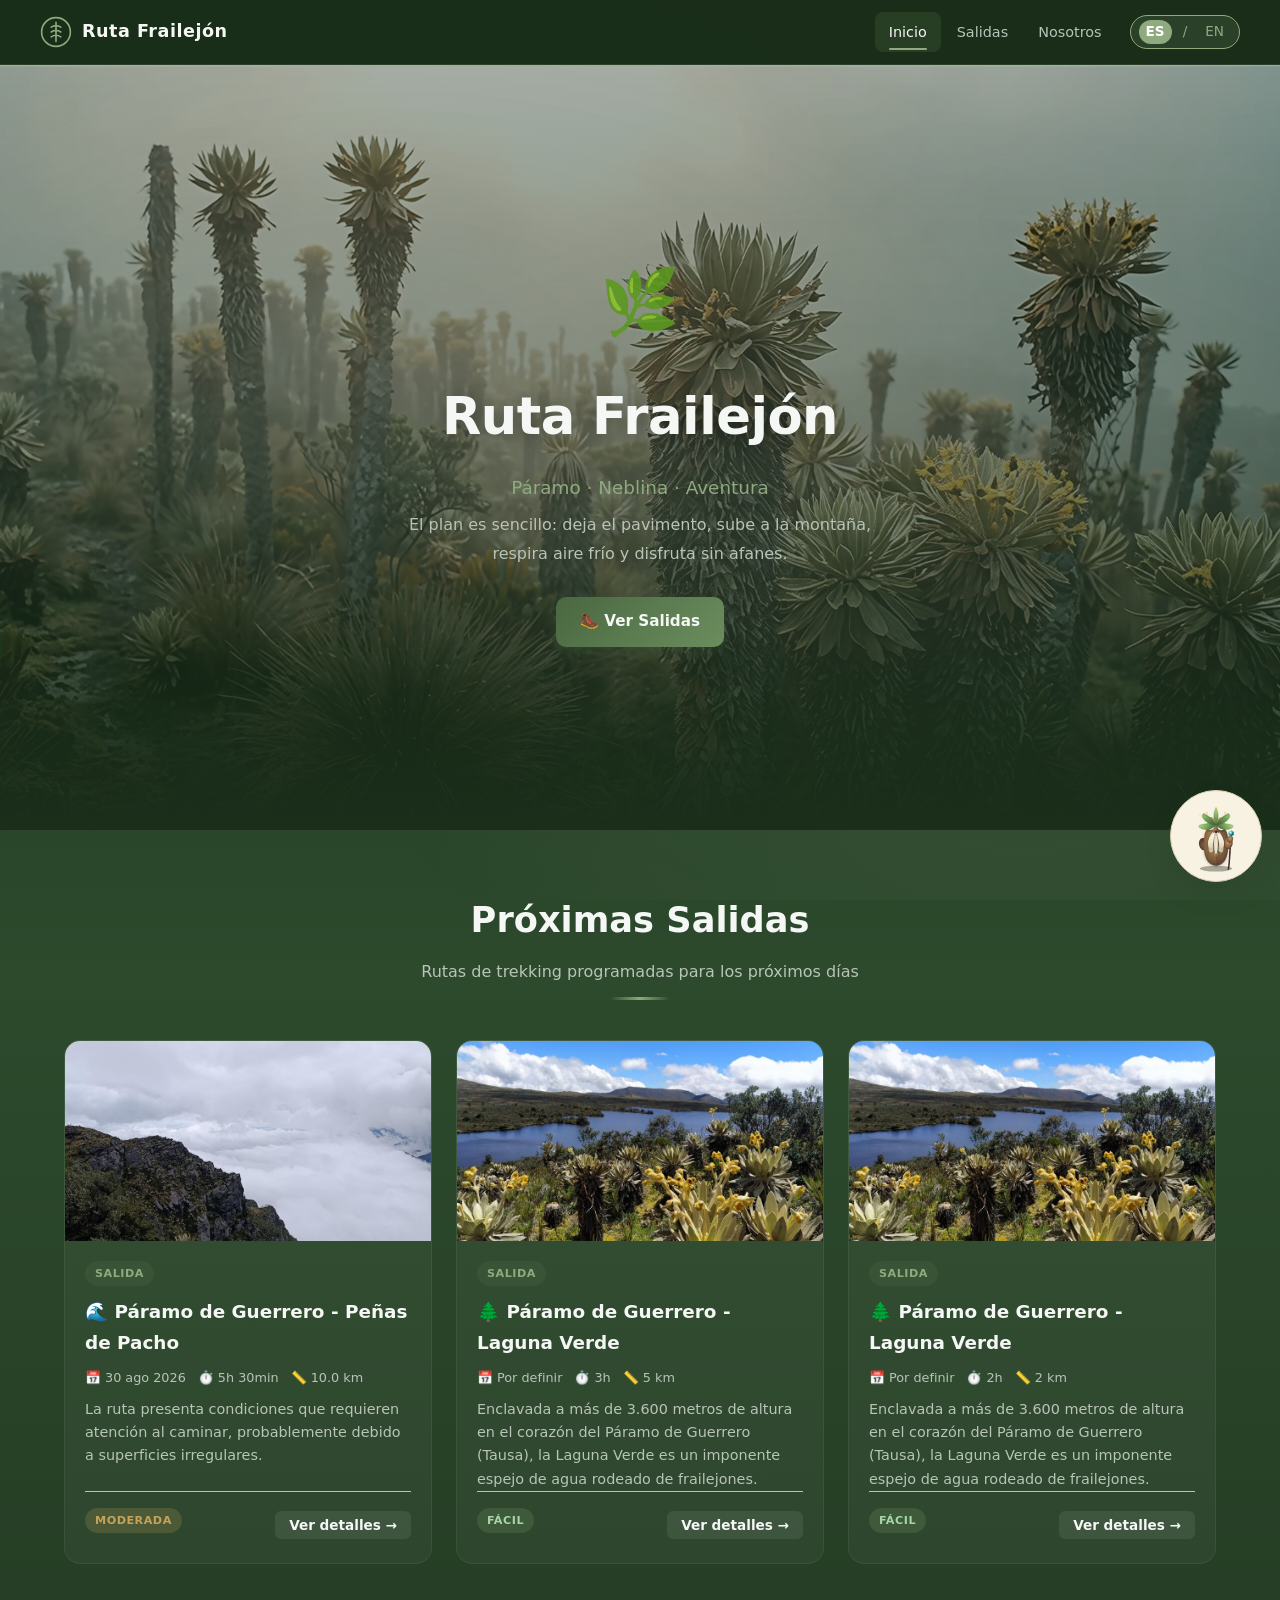
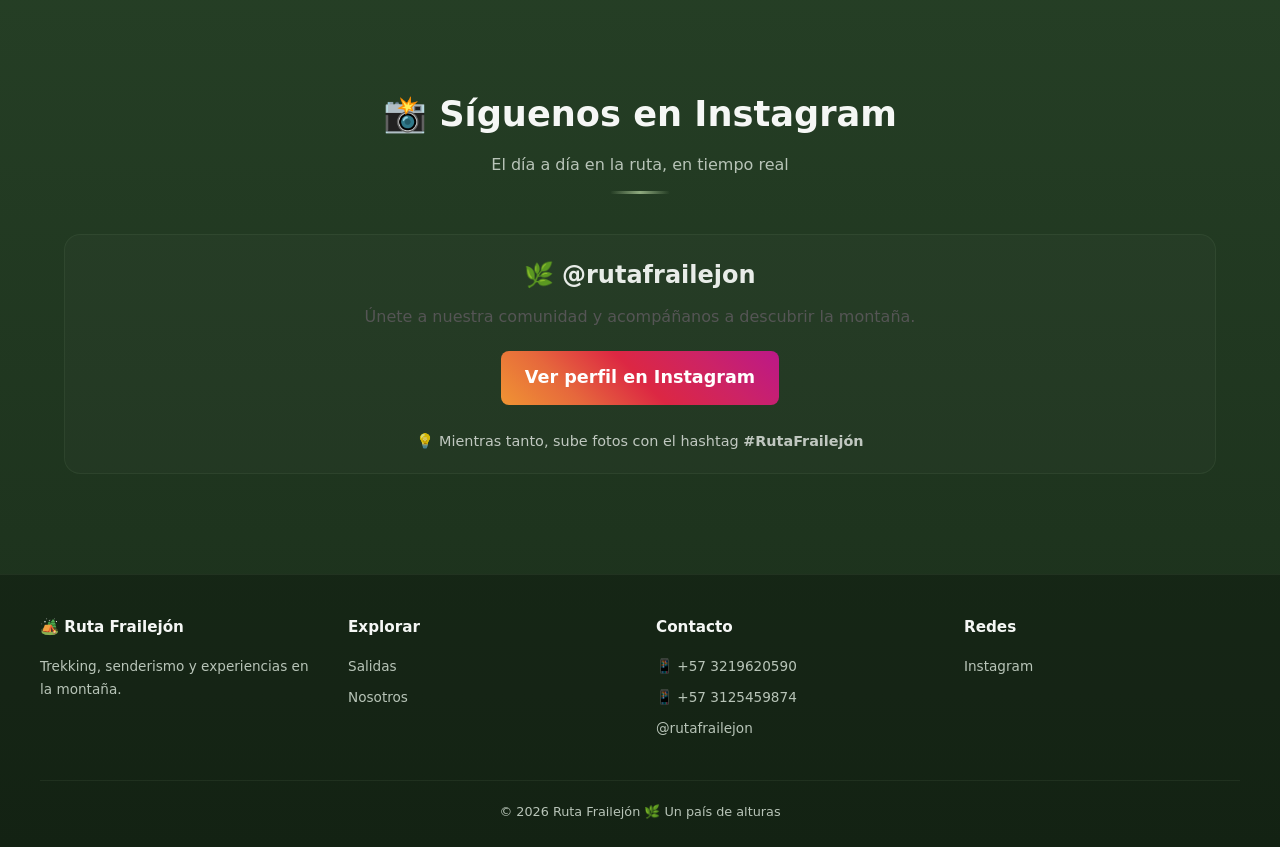
==== commit 56f1b993: "Update dates and descriptions for hiking trails" ====
--- a/index.html
+++ b/index.html
@@ -216,11 +216,30 @@
           <span class="card-tag tag-salida" data-i18n="tag_salida">Salida</span>
           <h3>🌲 <span data-i18n="ruta_verde">Páramo de Guerrero - Laguna Verde</span></h3>
           <div class="card-meta">
-            <span>📅 <span data-i18n="fecha_verde">Por definir</span></span>
+            <span>📅 <span data-i18n="fecha_verde">13 sep 2026</span></span>
             <span>⏱️ 3h</span>
             <span>📏 5 km</span>
           </div>
           <p data-i18n="desc_verde">Enclavada a más de 3.600 metros de altura en el corazón del Páramo de Guerrero (Tausa), la Laguna Verde es un imponente espejo de agua rodeado de frailejones.</p>
+          <div class="card-footer">
+            <span class="card-tag tag-facil" data-i18n="tag_facil">Moderado</span>
+            <button class="btn btn-small btn-secondary" onclick="openModal('Laguna Verde', '573219620590')" data-i18n="btn_detalles">Ver detalles →</button>
+          </div>
+        </div>
+      </div>
+
+      <!-- Card 3: Sendero Suasie - Paramo de chingaza -->
+      <div class="card">
+        <img src="/assets/images/laguna_verde.jpeg" alt="Sendero Suasie" class="card-image">
+        <div class="card-body">
+          <span class="card-tag tag-salida" data-i18n="tag_salida">Salida</span>
+          <h3>🌲 <span data-i18n="ruta_verde">Paramo de chingaza - Sendero Suasie</span></h3>
+          <div class="card-meta">
+            <span>📅 <span data-i18n="fecha_verde">27 sep 2026</span></span>
+            <span>⏱️ 2h</span>
+            <span>📏 2 km</span>
+          </div>
+          <p data-i18n="desc_verde">Ascenso en gran mayoria por escaleras, podras tener encuentros con venados y con suerte con osos.</p>
           <div class="card-footer">
             <span class="card-tag tag-facil" data-i18n="tag_facil">Fácil</span>
             <button class="btn btn-small btn-secondary" onclick="openModal('Laguna Verde', '573219620590')" data-i18n="btn_detalles">Ver detalles →</button>
@@ -333,6 +352,10 @@
         ruta_verde: "Páramo de Guerrero - Laguna Verde",
         fecha_verde: "Por definir",
         desc_verde: "Enclavada a más de 3.600 metros de altura en el corazón del Páramo de Guerrero (Tausa), la Laguna Verde es un imponente espejo de agua rodeado de frailejones.",
+
+        ruta_suasie: "Páramo de Chingaza - Sendero Suasie",
+        fecha_suasie: "27 sep 2026",
+        desc_suasie: "Ascenso en gran mayoría por escaleras, podrás tener encuentros con venados y con suerte con osos.",
         // ------------------------------------------------
         
         tag_moderada: "Moderada",
@@ -377,6 +400,11 @@
         ruta_verde: "Páramo de Guerrero - Laguna Verde",
         fecha_verde: "To be defined",
         desc_verde: "Nestled at over 3,600 meters in the heart of the Guerrero Moor (Tausa), the Green Lagoon is a stunning water mirror surrounded by frailejones.",
+
+
+        ruta_suasie: "Chingaza Moor - Suasie Trail",
+        fecha_suasie: "27 Sep 2026",
+        desc_suasie: "Mostly uphill via stairs, you may encounter deer and, with luck, bears.",
         // ------------------------------------------------
         
         tag_moderada: "Moderate",
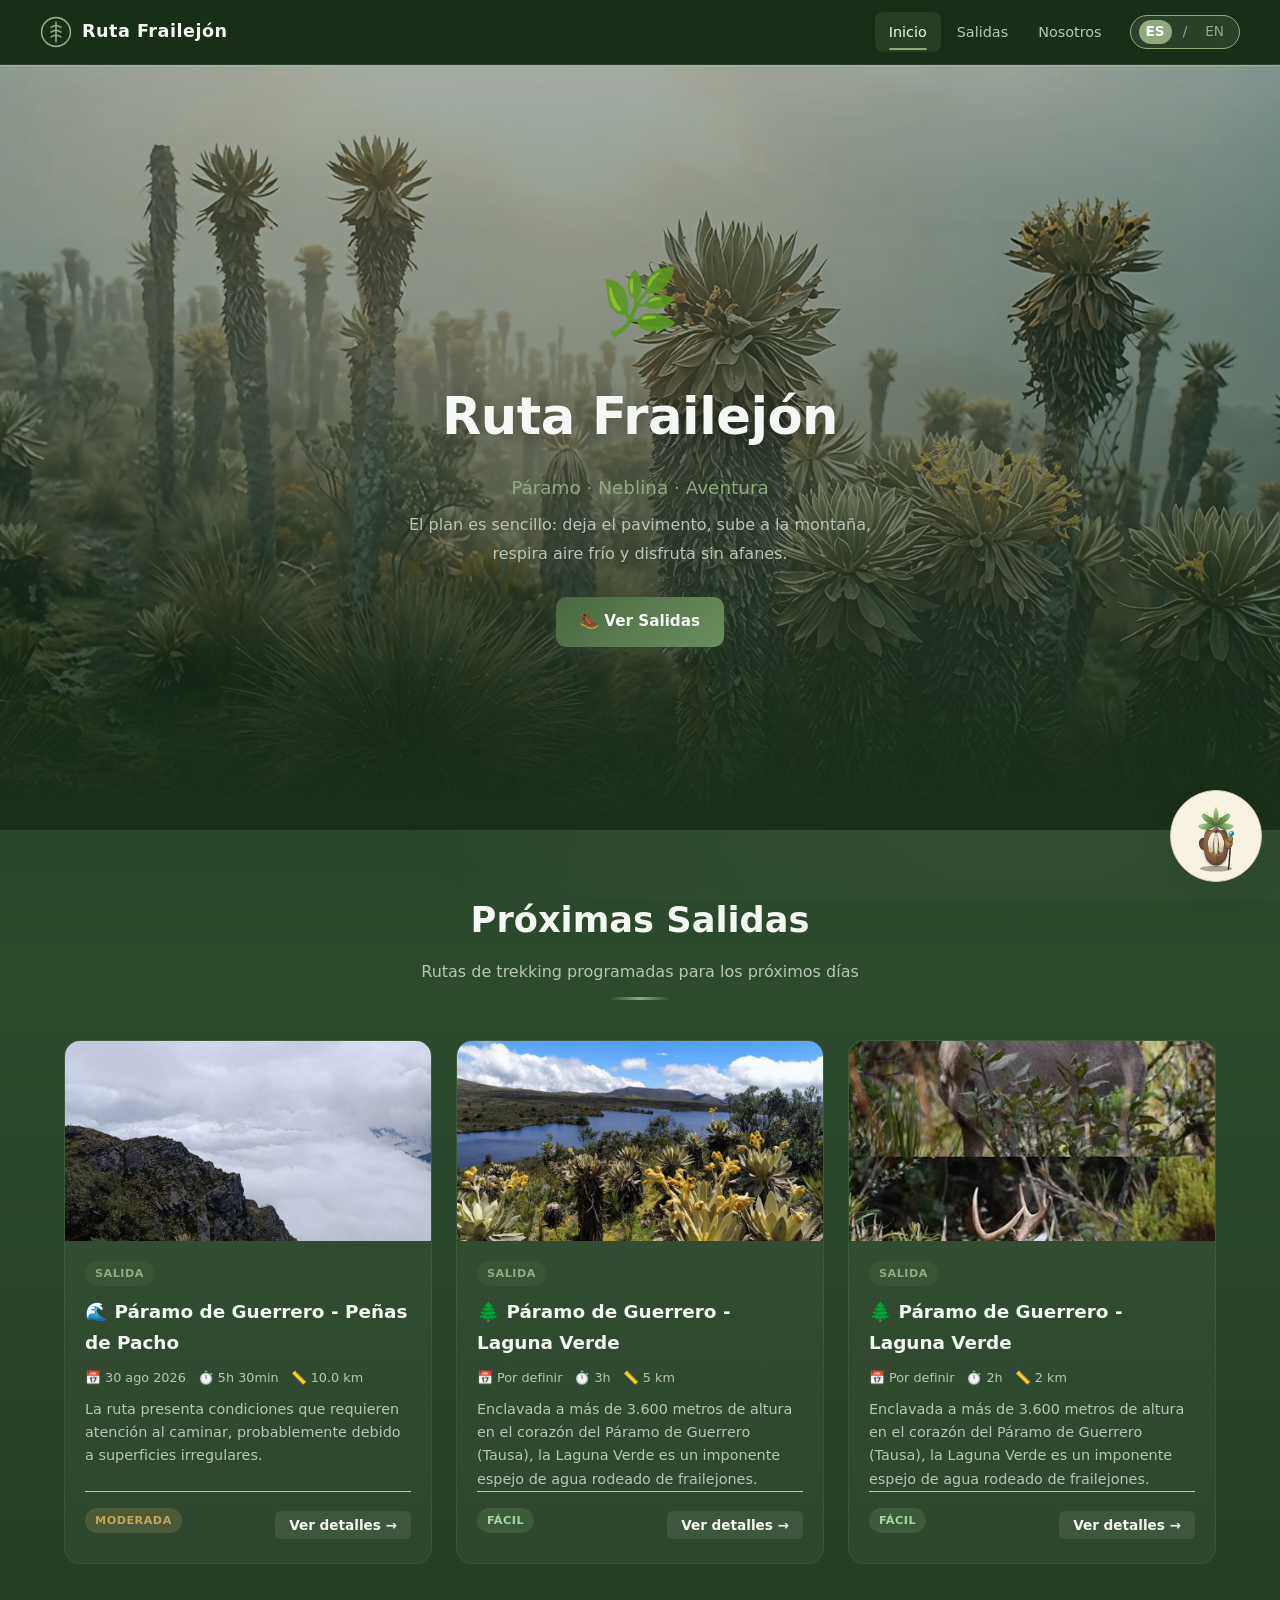
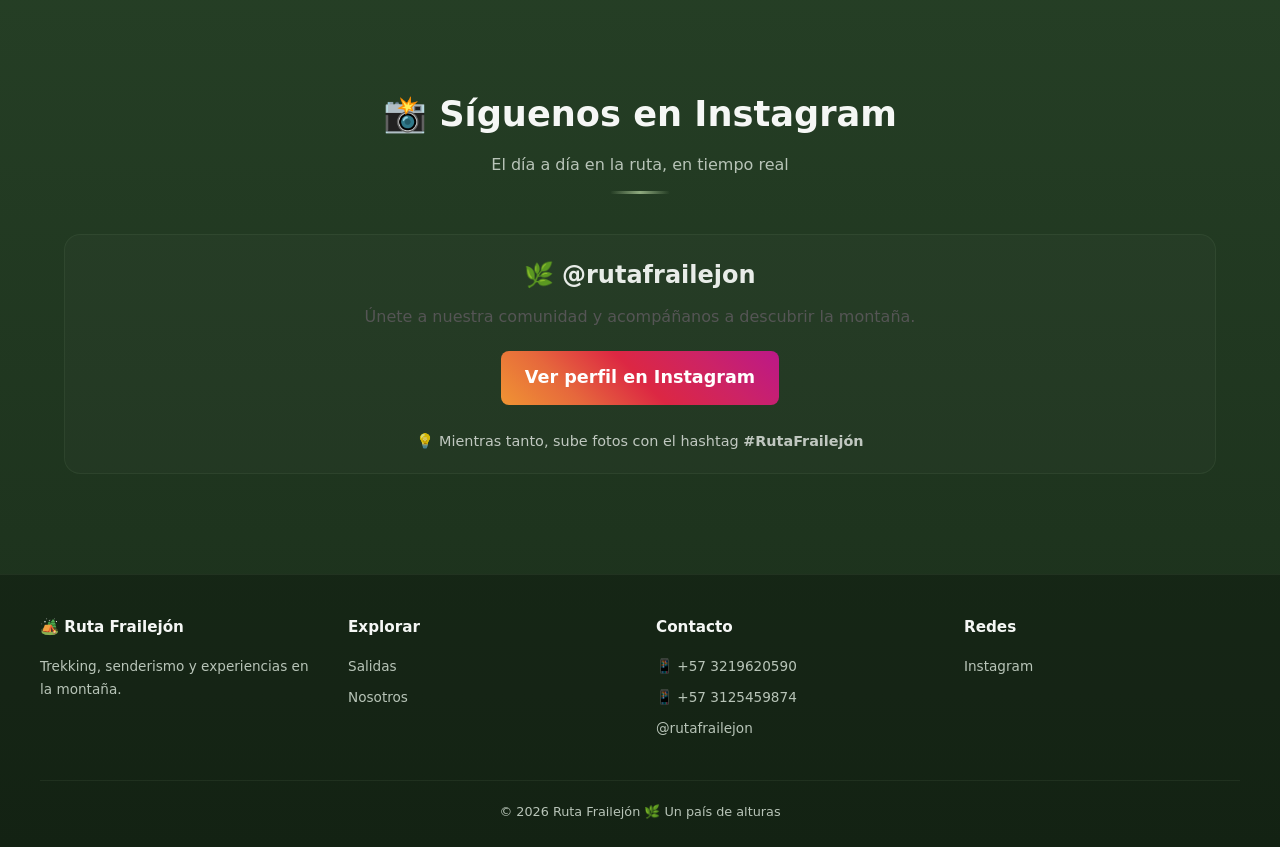
==== commit 5fac3660: "Update image and button details for Sendero Suasie" ====
--- a/index.html
+++ b/index.html
@@ -230,7 +230,7 @@
 
       <!-- Card 3: Sendero Suasie - Paramo de chingaza -->
       <div class="card">
-        <img src="/assets/images/laguna_verde.jpeg" alt="Sendero Suasie" class="card-image">
+        <img src="/assets/images/suasie.jpg" alt="Sendero Suasie" class="card-image">
         <div class="card-body">
           <span class="card-tag tag-salida" data-i18n="tag_salida">Salida</span>
           <h3>🌲 <span data-i18n="ruta_verde">Paramo de chingaza - Sendero Suasie</span></h3>
@@ -242,7 +242,7 @@
           <p data-i18n="desc_verde">Ascenso en gran mayoria por escaleras, podras tener encuentros con venados y con suerte con osos.</p>
           <div class="card-footer">
             <span class="card-tag tag-facil" data-i18n="tag_facil">Fácil</span>
-            <button class="btn btn-small btn-secondary" onclick="openModal('Laguna Verde', '573219620590')" data-i18n="btn_detalles">Ver detalles →</button>
+            <button class="btn btn-small btn-secondary" onclick="openModal('Sendero Suasie', '573219620590')" data-i18n="btn_detalles">Ver detalles →</button>
           </div>
         </div>
       </div>
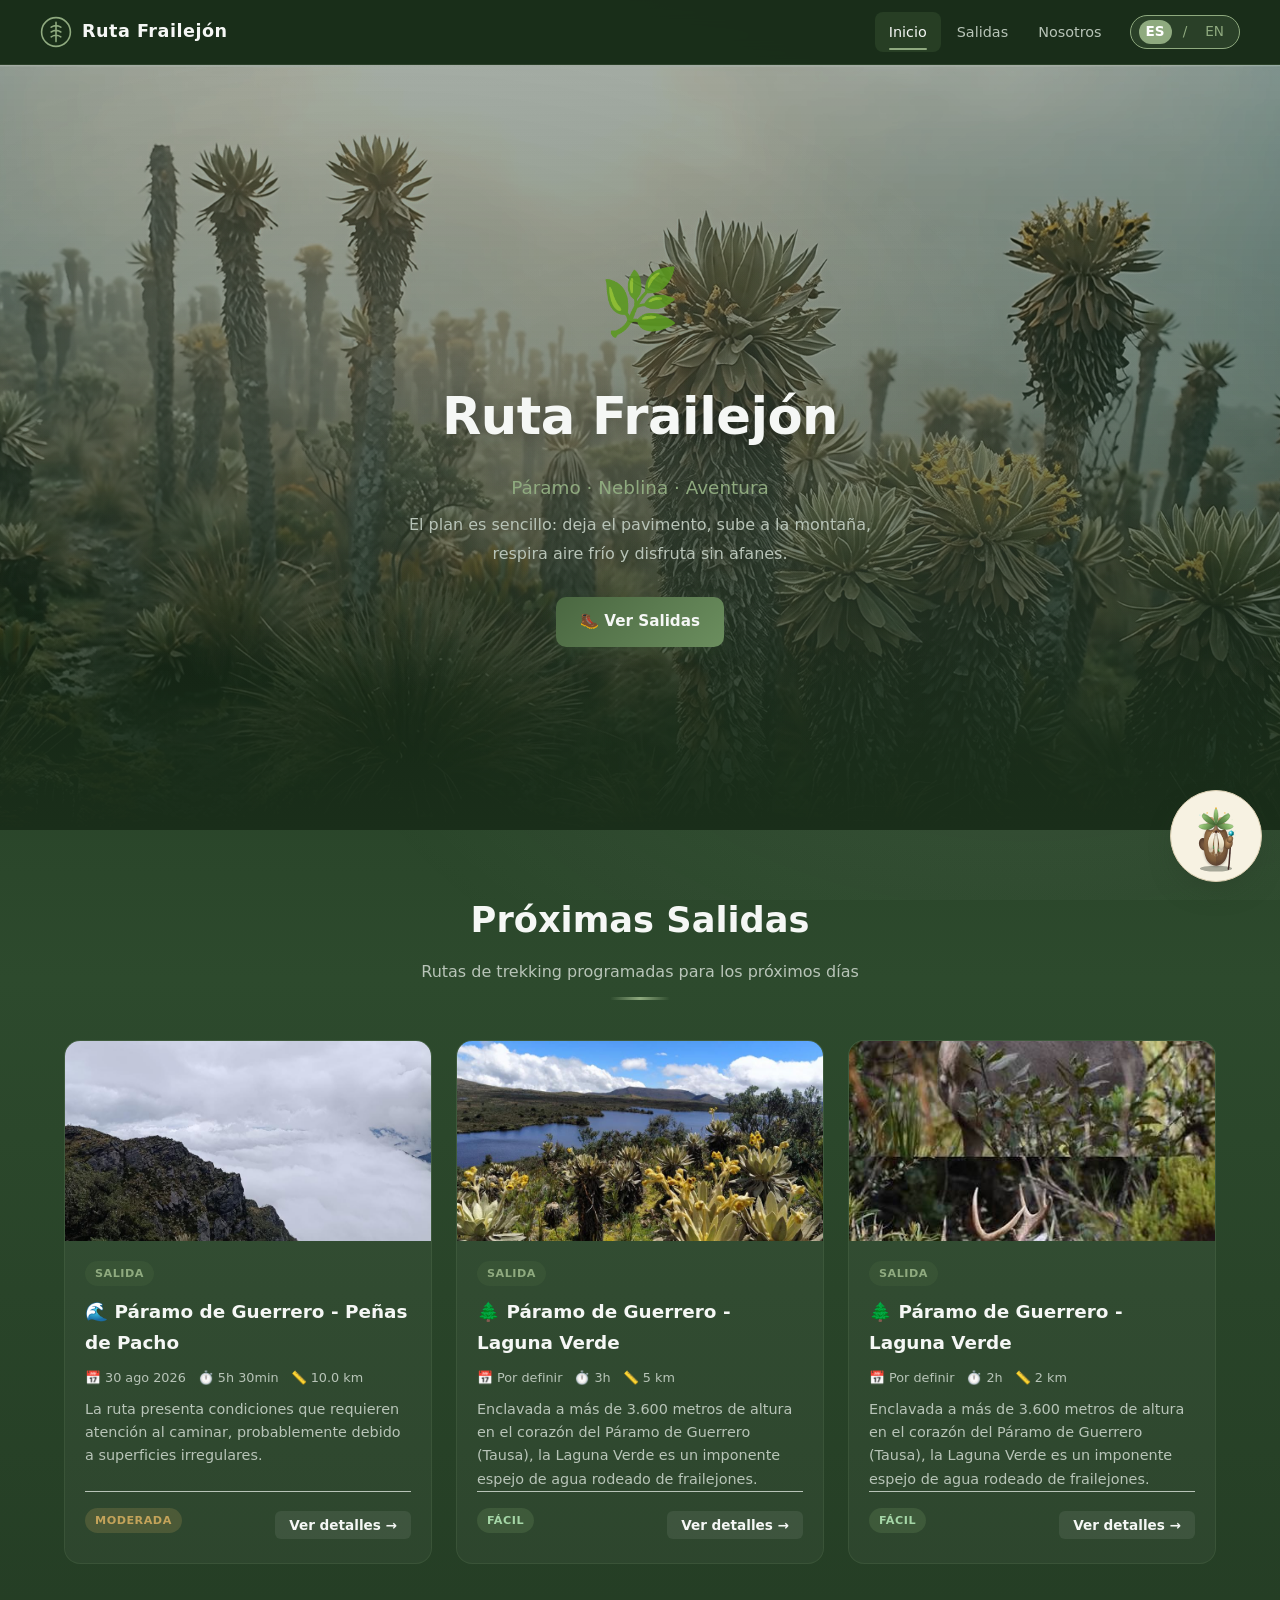
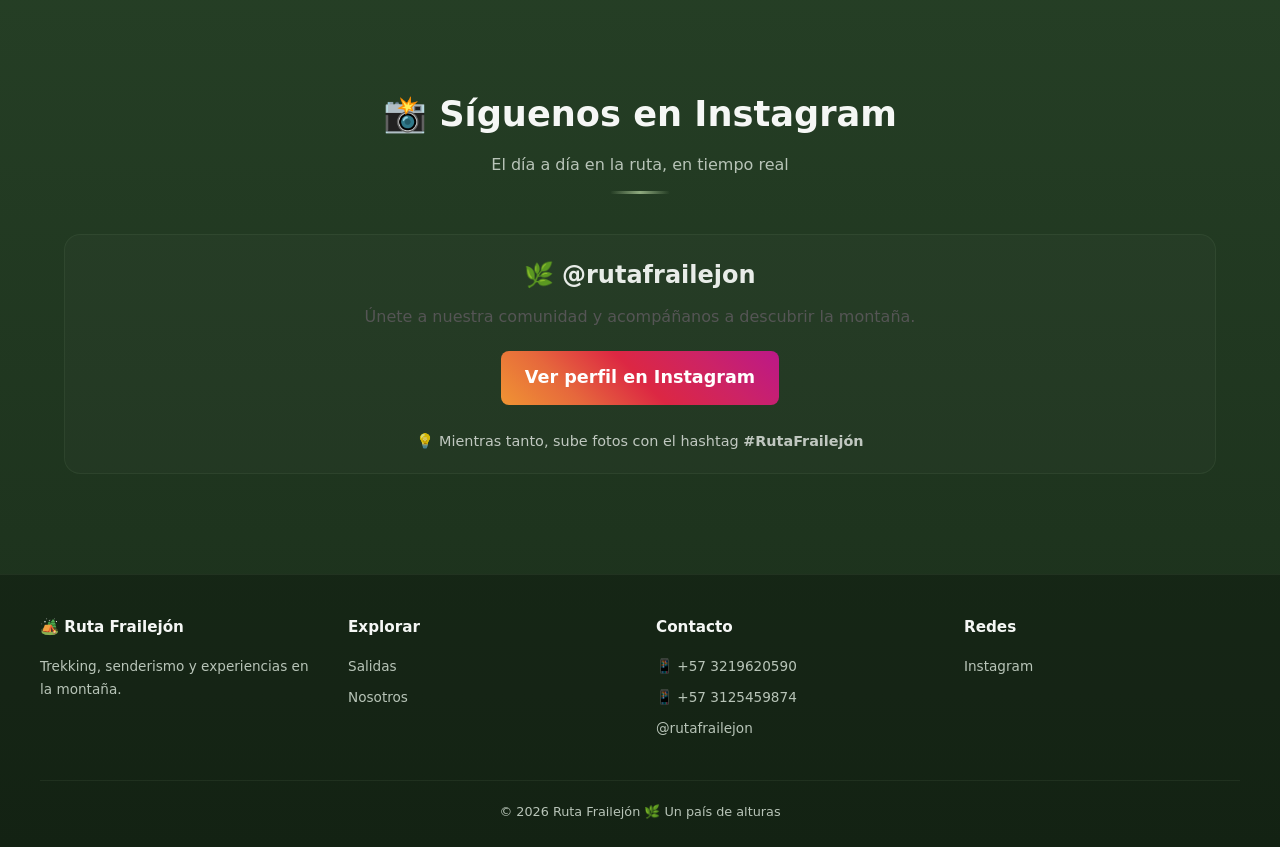
==== commit 11612ca6: "Update ruta_suasie and greeting text in index.html" ====
--- a/index.html
+++ b/index.html
@@ -402,7 +402,7 @@
         desc_verde: "Nestled at over 3,600 meters in the heart of the Guerrero Moor (Tausa), the Green Lagoon is a stunning water mirror surrounded by frailejones.",
 
 
-        ruta_suasie: "Chingaza Moor - Suasie Trail",
+        ruta_suasie: "Páramo de Chingaza  - Suasie Trail",
         fecha_suasie: "27 Sep 2026",
         desc_suasie: "Mostly uphill via stairs, you may encounter deer and, with luck, bears.",
         // ------------------------------------------------
@@ -567,8 +567,7 @@
     useMock: false,
     title: 'Don Frailejón',
     greeting: '¡Eh, bienvenido, caminante! Soy Don Frailejón: viejo de la ladera y contador de cosas. ' +
-              'Elige un tema en la fila de abajo y pregúntame con confianza, que por estos lados ' +
-              'el saber se regala y la niebla no cobra entrada.'
+              'Elige un tema en la fila de arriba y pregúntame con confianza.'
   };
 
   async function callRAG(payload) {
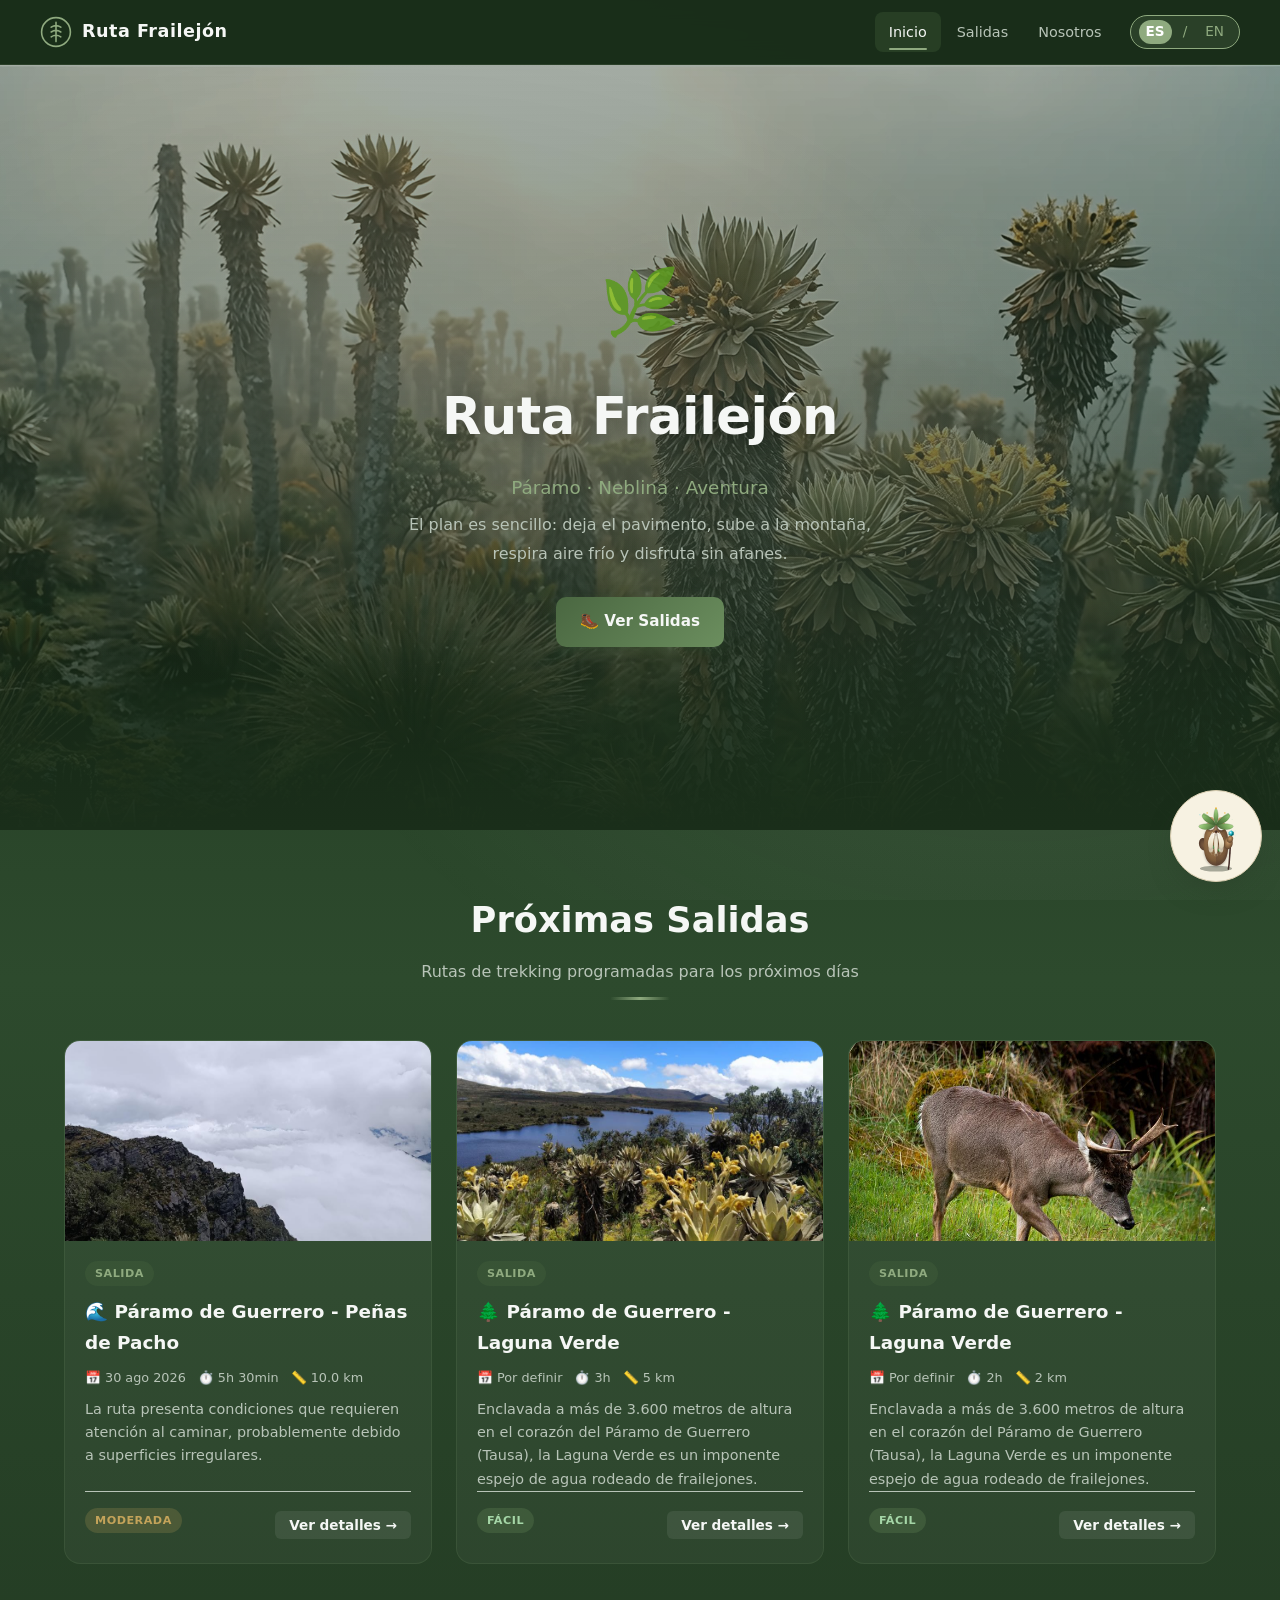
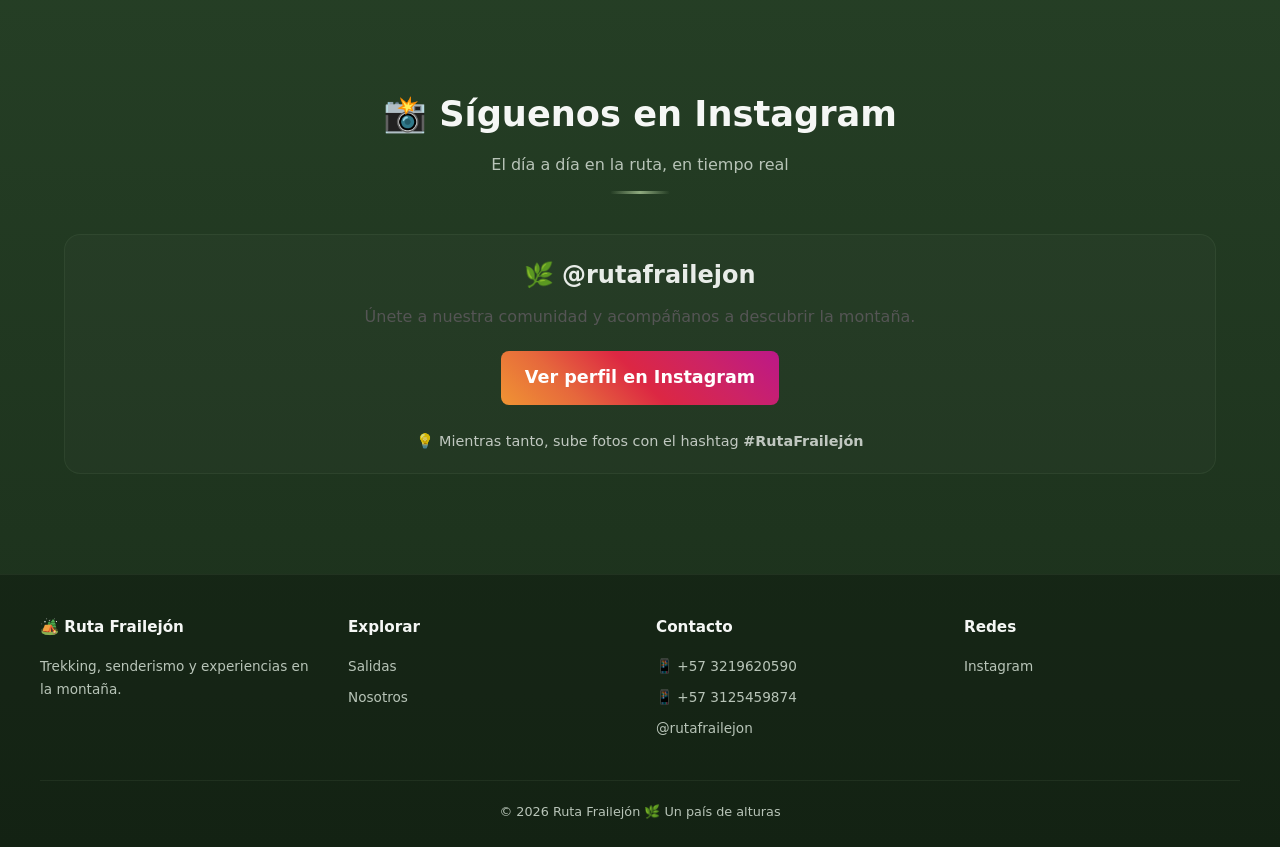
==== commit c37557c2: "Add message for Sendero Suasie in translations" ====
--- a/index.html
+++ b/index.html
@@ -377,7 +377,8 @@
         
         // --- Mensajes para el botón de WhatsApp ---
         msg_pacho: "Hola Ruta Frailejón, quiero más info sobre la salida a Peñas de Pacho 🌊",
-        msg_verde: "Hola Ruta Frailejón, quiero más info sobre la salida a Laguna Verde 🌲"
+        msg_verde: "Hola Ruta Frailejón, quiero más info sobre la salida a Laguna Verde 🌲",
+        msg_verde: "Hola Ruta Frailejón, quiero más info sobre la salida a Sendero Suasie 🌲"
       },
       en: {
         title: "Ruta Frailejón — Páramo, Mist & Adventure",
@@ -483,13 +484,15 @@
       
       const mensajes = {
         'Peñas de Pacho': t.msg_pacho,
-        'Laguna Verde': t.msg_verde
+        'Laguna Verde': t.msg_verde,
+        'Sendero Suasie': t.msg_Suasie
       };
 
       // Mostrar nombre traducido en el modal
       const nombresTraducidos = {
         'Peñas de Pacho': t.ruta_pacho,
-        'Laguna Verde': t.ruta_verde
+        'Laguna Verde': t.ruta_verde,
+        'Sendero Suasie': t.msg_Suasie
       };
 
       document.getElementById('modalTitulo').textContent = nombresTraducidos[ruta] || ruta;
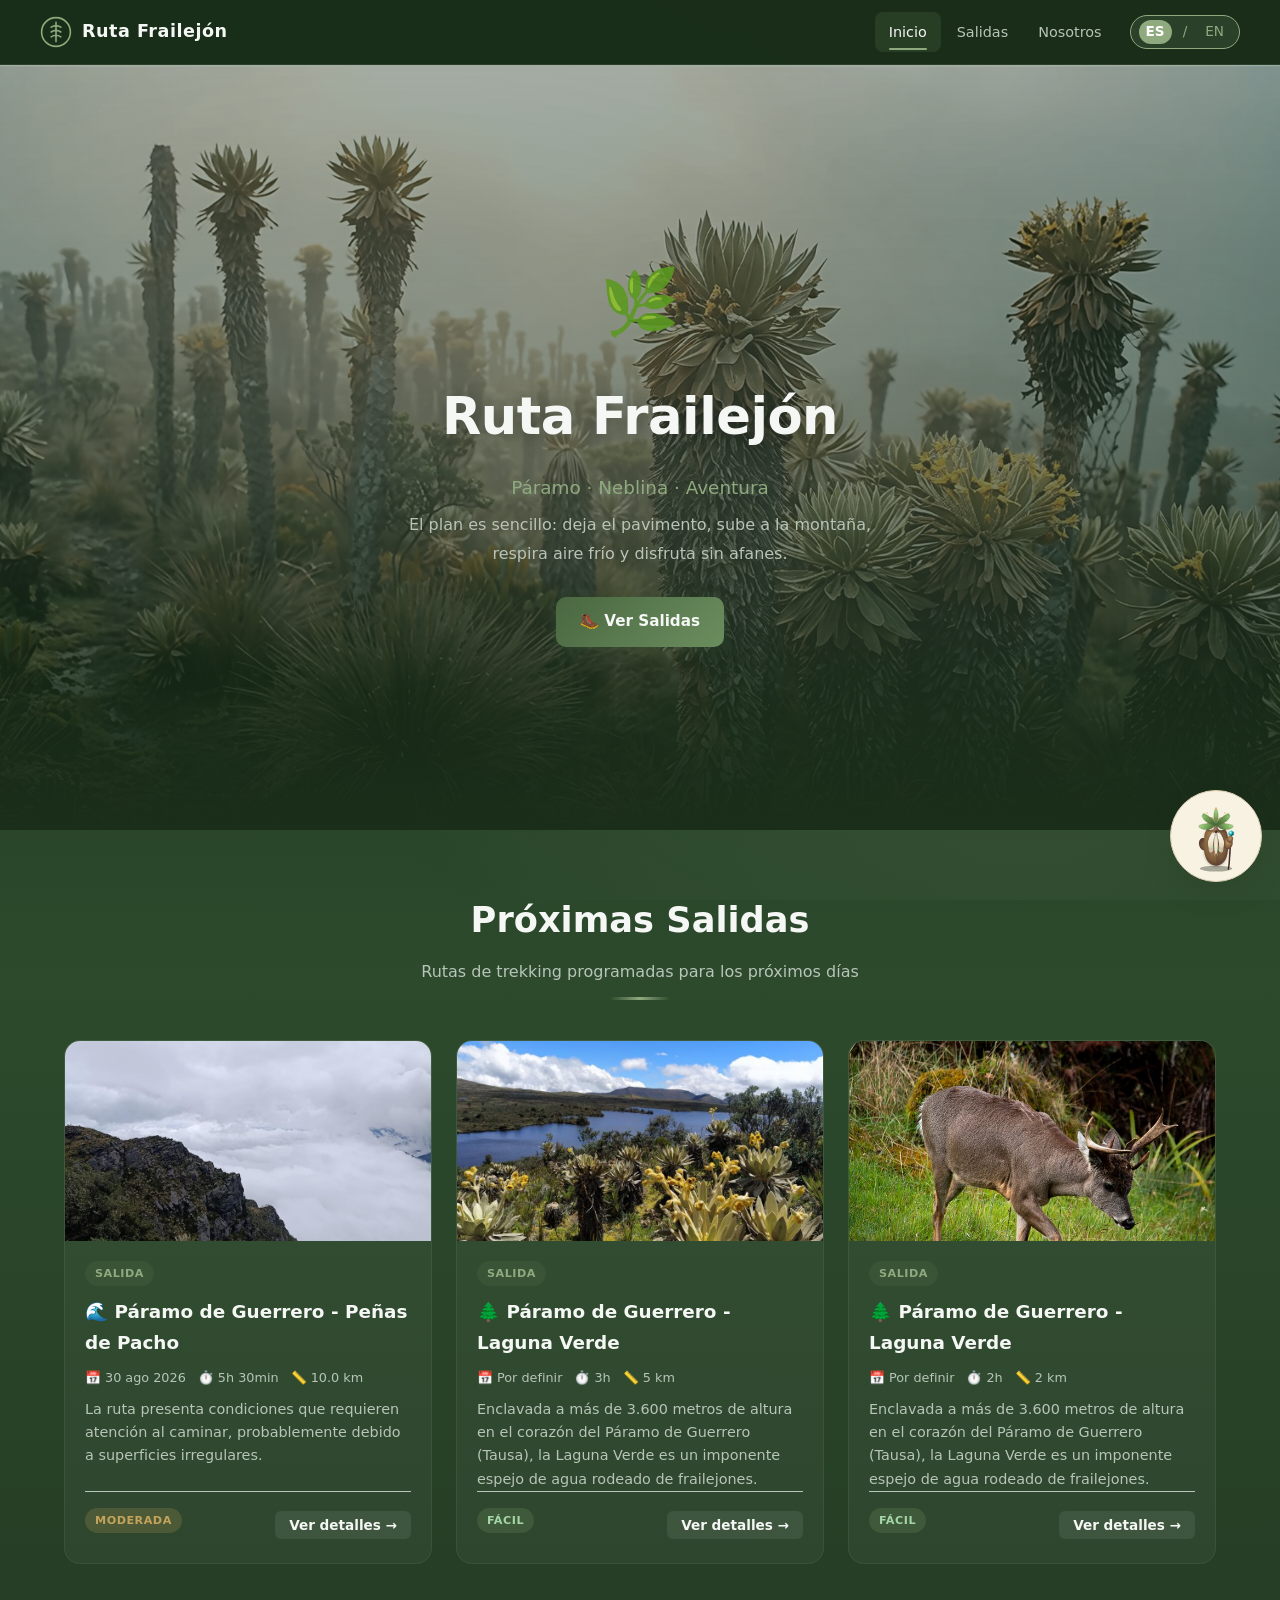
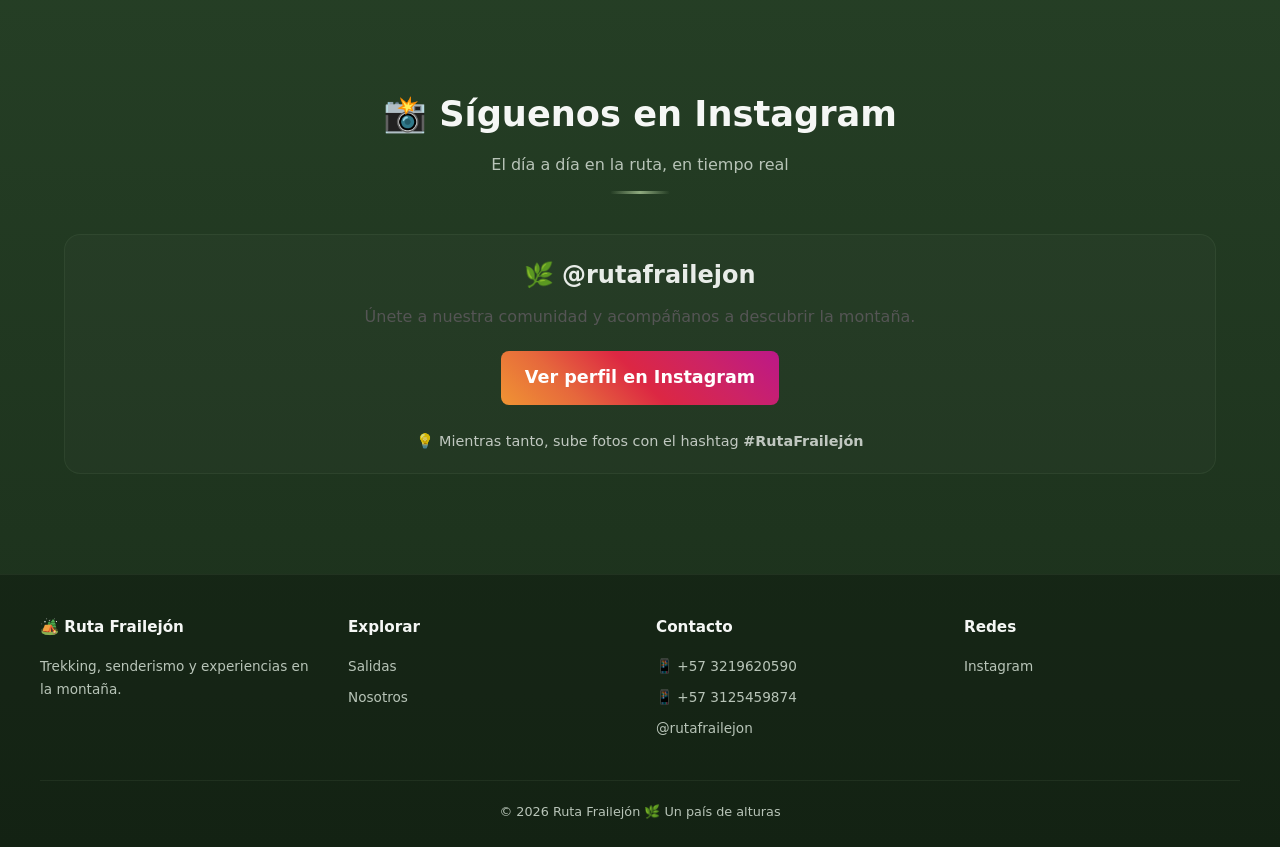
==== commit 51f56577: "Fix WhatsApp message keys for Spanish and English" ====
--- a/index.html
+++ b/index.html
@@ -378,7 +378,7 @@
         // --- Mensajes para el botón de WhatsApp ---
         msg_pacho: "Hola Ruta Frailejón, quiero más info sobre la salida a Peñas de Pacho 🌊",
         msg_verde: "Hola Ruta Frailejón, quiero más info sobre la salida a Laguna Verde 🌲",
-        msg_verde: "Hola Ruta Frailejón, quiero más info sobre la salida a Sendero Suasie 🌲"
+        msg_Suasie: "Hola Ruta Frailejón, quiero más info sobre la salida a Sendero Suasie 🌲"
       },
       en: {
         title: "Ruta Frailejón — Páramo, Mist & Adventure",
@@ -427,7 +427,8 @@
         
         // --- Mensajes para el botón de WhatsApp ---
         msg_pacho: "Hello Ruta Frailejón, I want more info about the Peñas de Pacho outing 🌊",
-        msg_verde: "Hello Ruta Frailejón, I want more info about the Green Lagoon outing 🌲"
+        msg_verde: "Hello Ruta Frailejón, I want more info about the Green Lagoon outing 🌲",
+        msg_Suasie: "Hola Ruta Frailejón,  I want more info about the Sendero Suasie outing🌲"
       }
     };
 
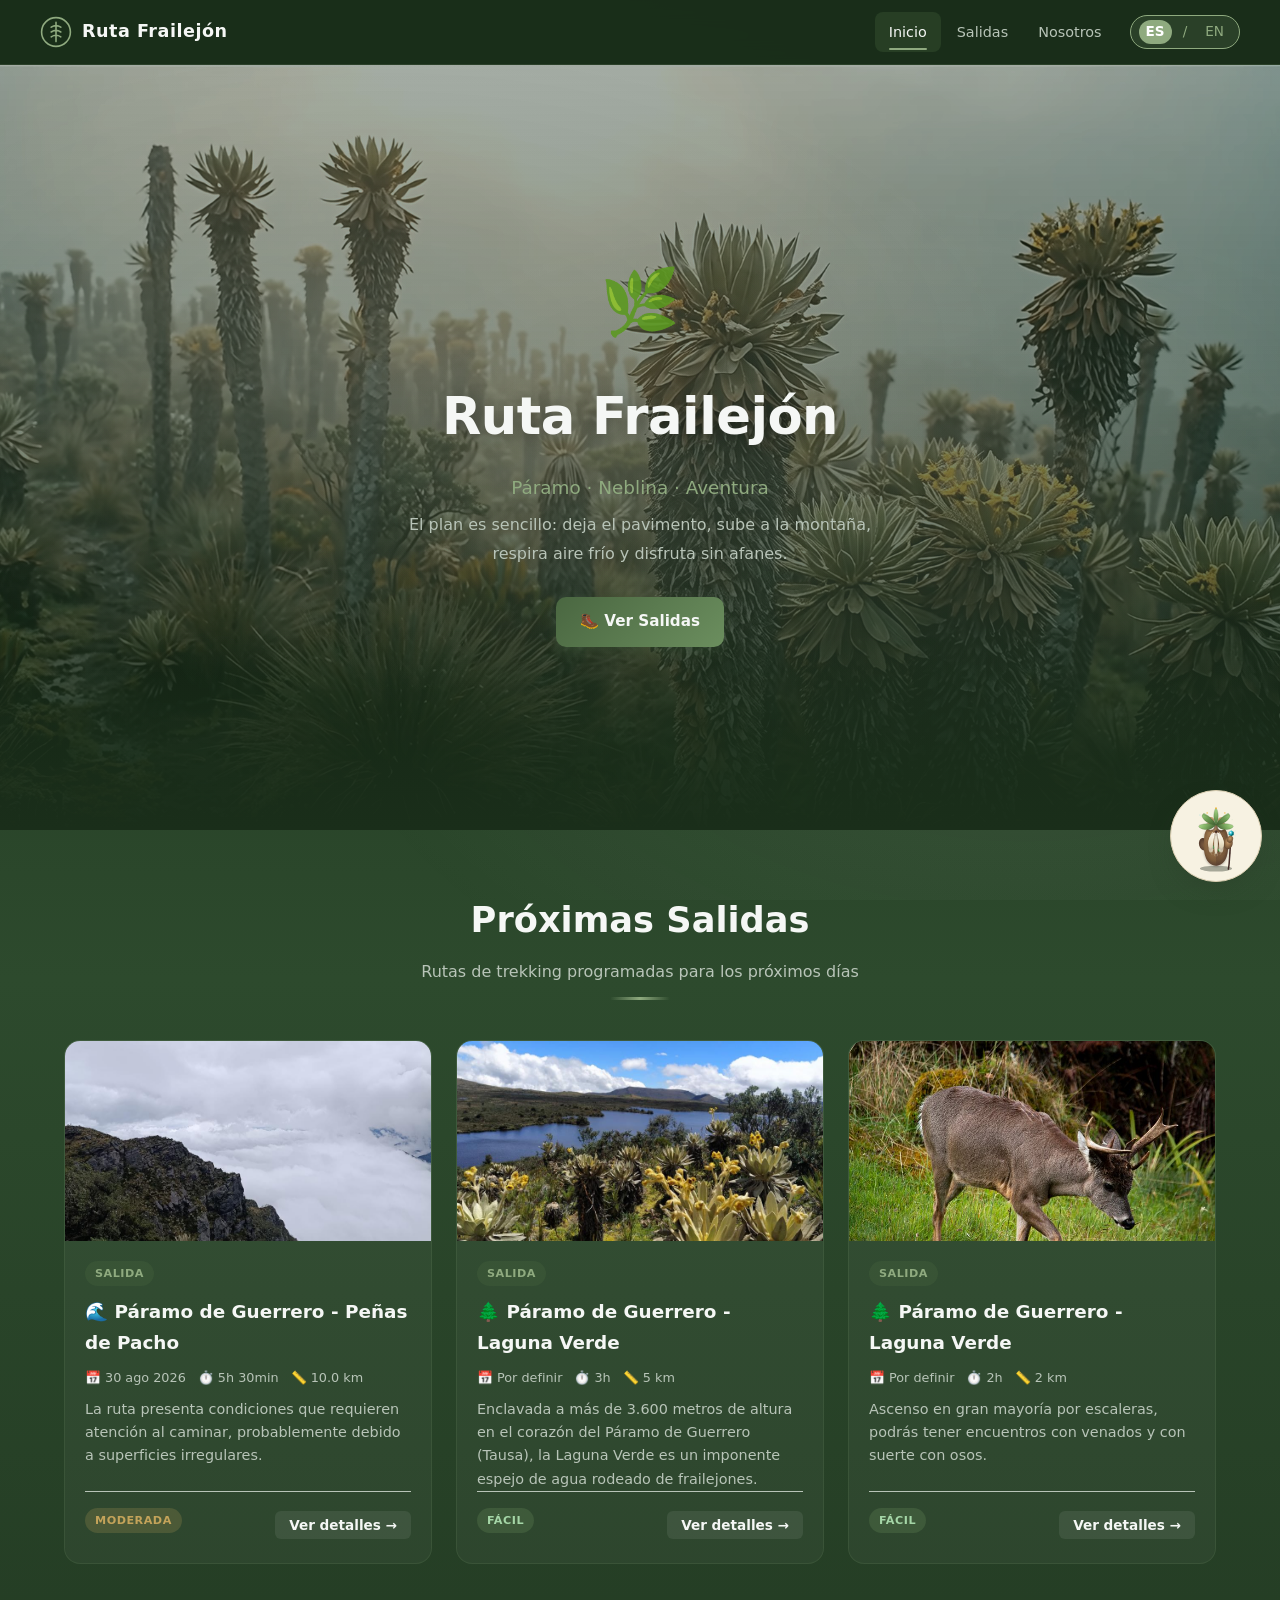
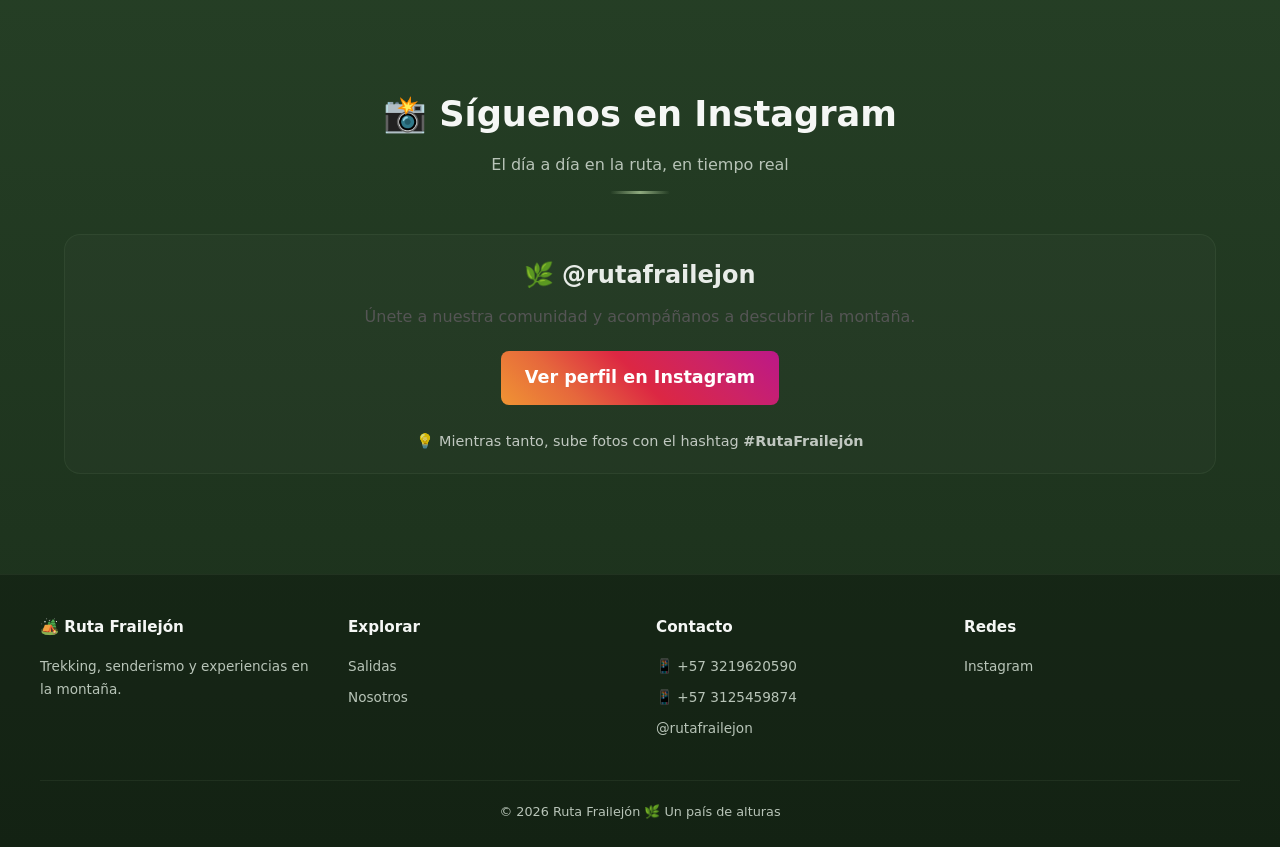
==== commit c70b359a: "Update description i18n key in index.html" ====
--- a/index.html
+++ b/index.html
@@ -239,7 +239,7 @@
             <span>⏱️ 2h</span>
             <span>📏 2 km</span>
           </div>
-          <p data-i18n="desc_verde">Ascenso en gran mayoria por escaleras, podras tener encuentros con venados y con suerte con osos.</p>
+          <p data-i18n="desc_suasie">Ascenso en gran mayoria por escaleras, podras tener encuentros con venados y con suerte con osos.</p>
           <div class="card-footer">
             <span class="card-tag tag-facil" data-i18n="tag_facil">Fácil</span>
             <button class="btn btn-small btn-secondary" onclick="openModal('Sendero Suasie', '573219620590')" data-i18n="btn_detalles">Ver detalles →</button>
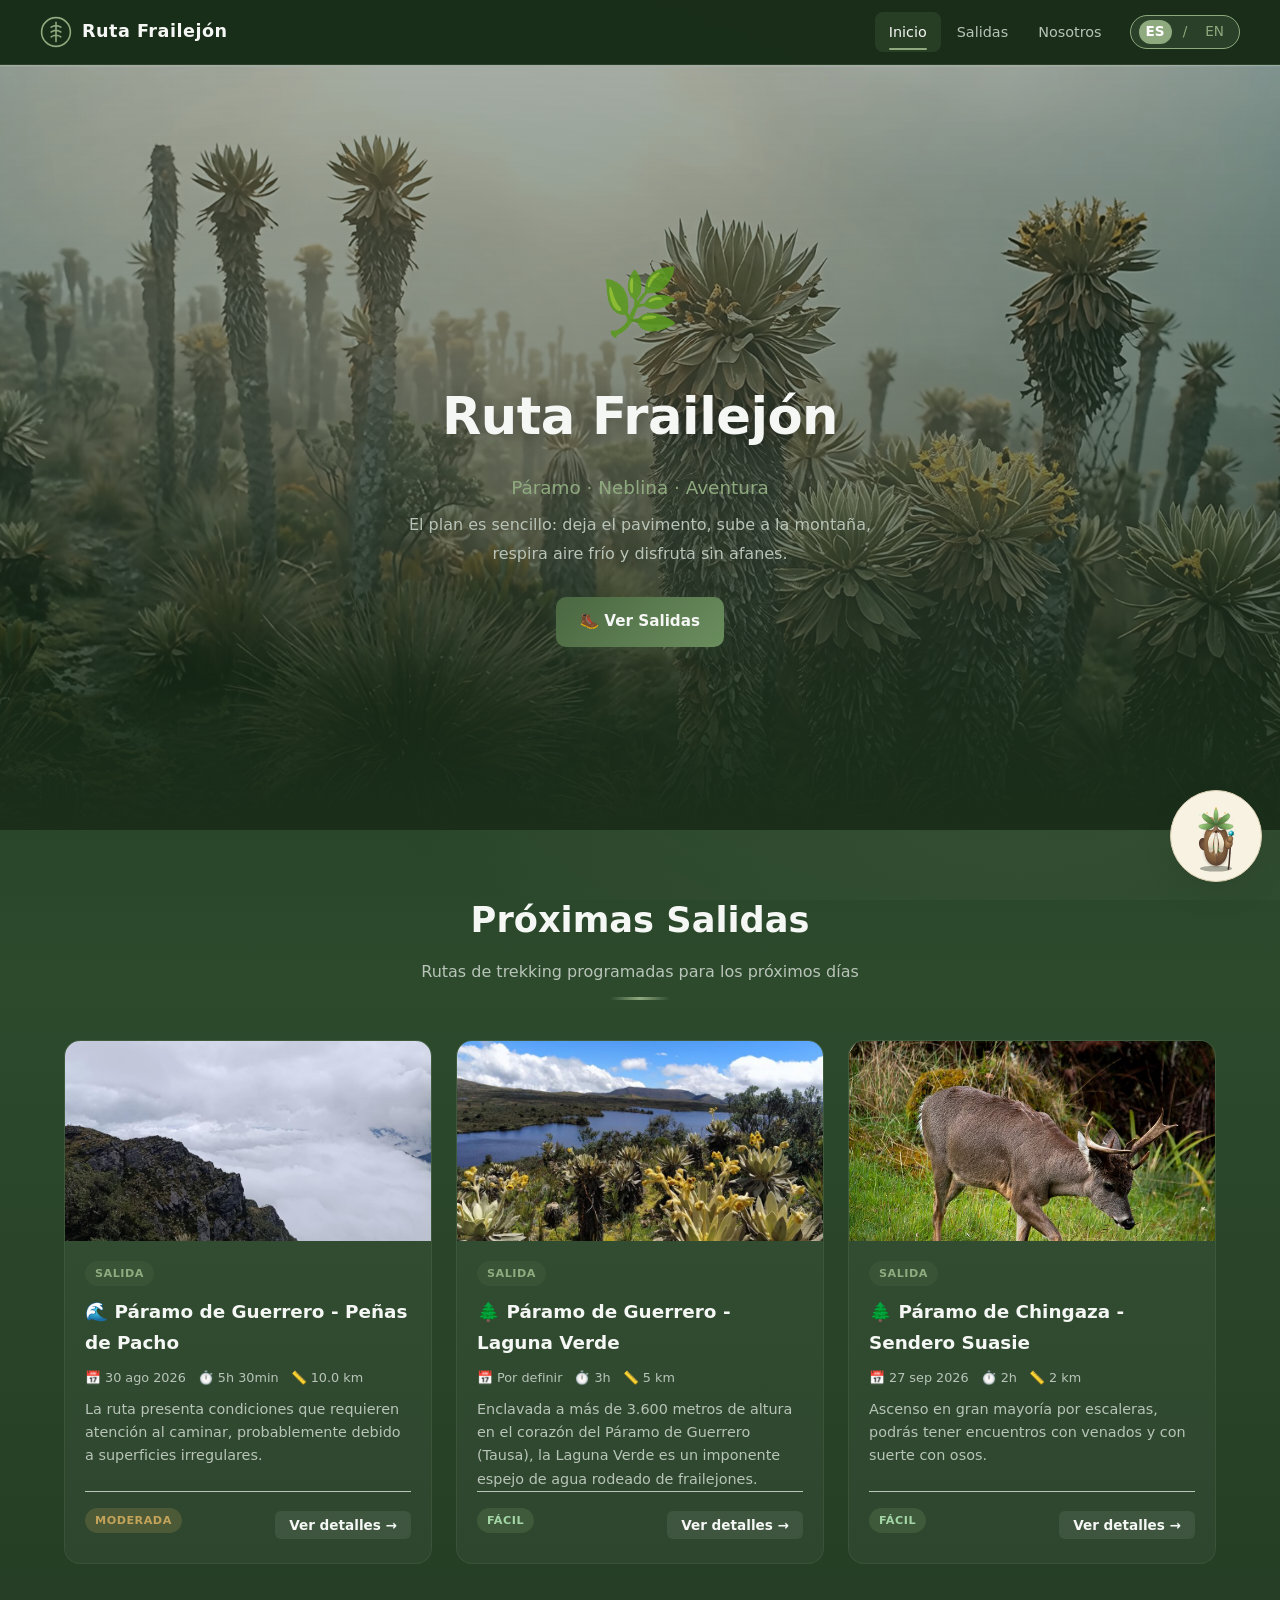
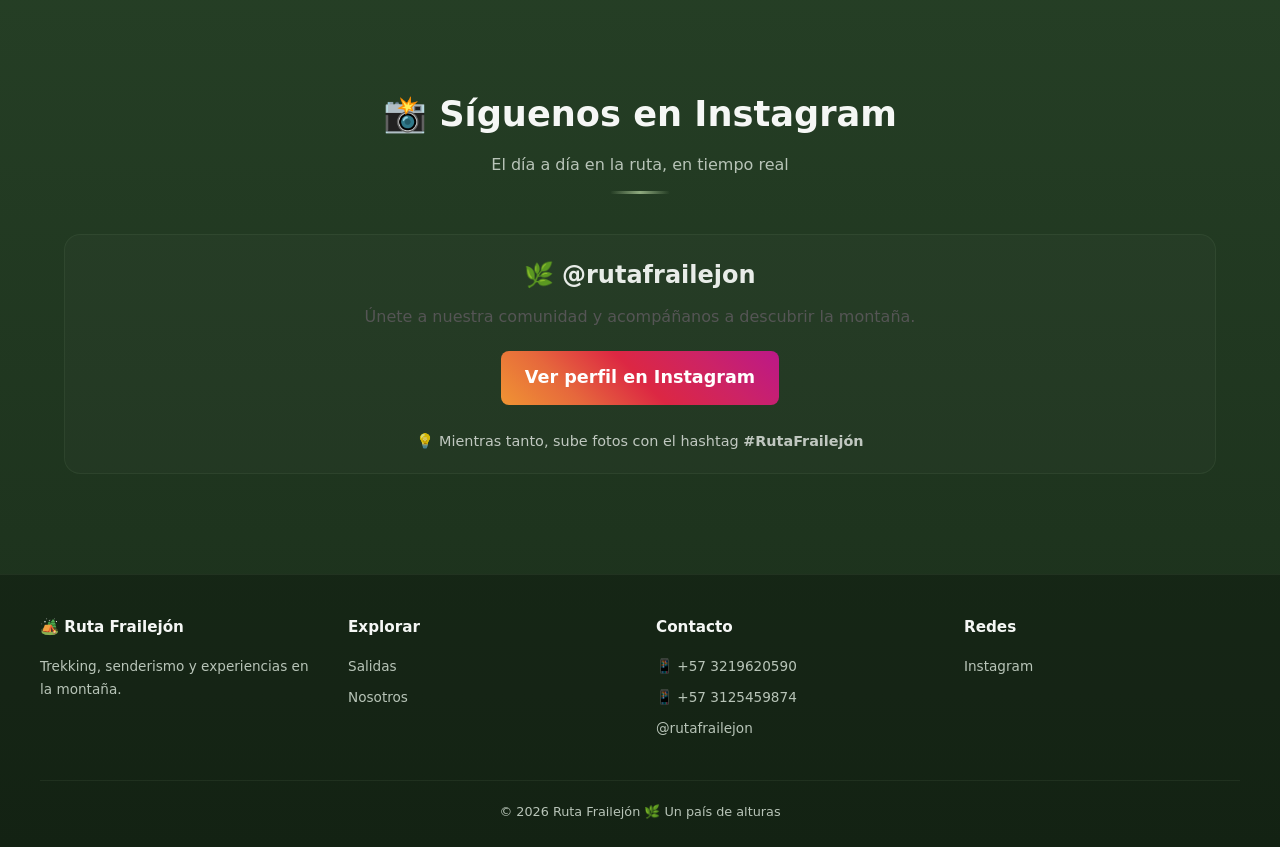
==== commit 7aaa4424: "Update i18n keys for Sendero Suasie section" ====
--- a/index.html
+++ b/index.html
@@ -233,9 +233,9 @@
         <img src="/assets/images/suasie.jpg" alt="Sendero Suasie" class="card-image">
         <div class="card-body">
           <span class="card-tag tag-salida" data-i18n="tag_salida">Salida</span>
-          <h3>🌲 <span data-i18n="ruta_verde">Paramo de chingaza - Sendero Suasie</span></h3>
+          <h3>🌲 <span data-i18n="ruta_suasie">Paramo de chingaza - Sendero Suasie</span></h3>
           <div class="card-meta">
-            <span>📅 <span data-i18n="fecha_verde">27 sep 2026</span></span>
+            <span>📅 <span data-i18n="fecha_suasie">27 sep 2026</span></span>
             <span>⏱️ 2h</span>
             <span>📏 2 km</span>
           </div>
